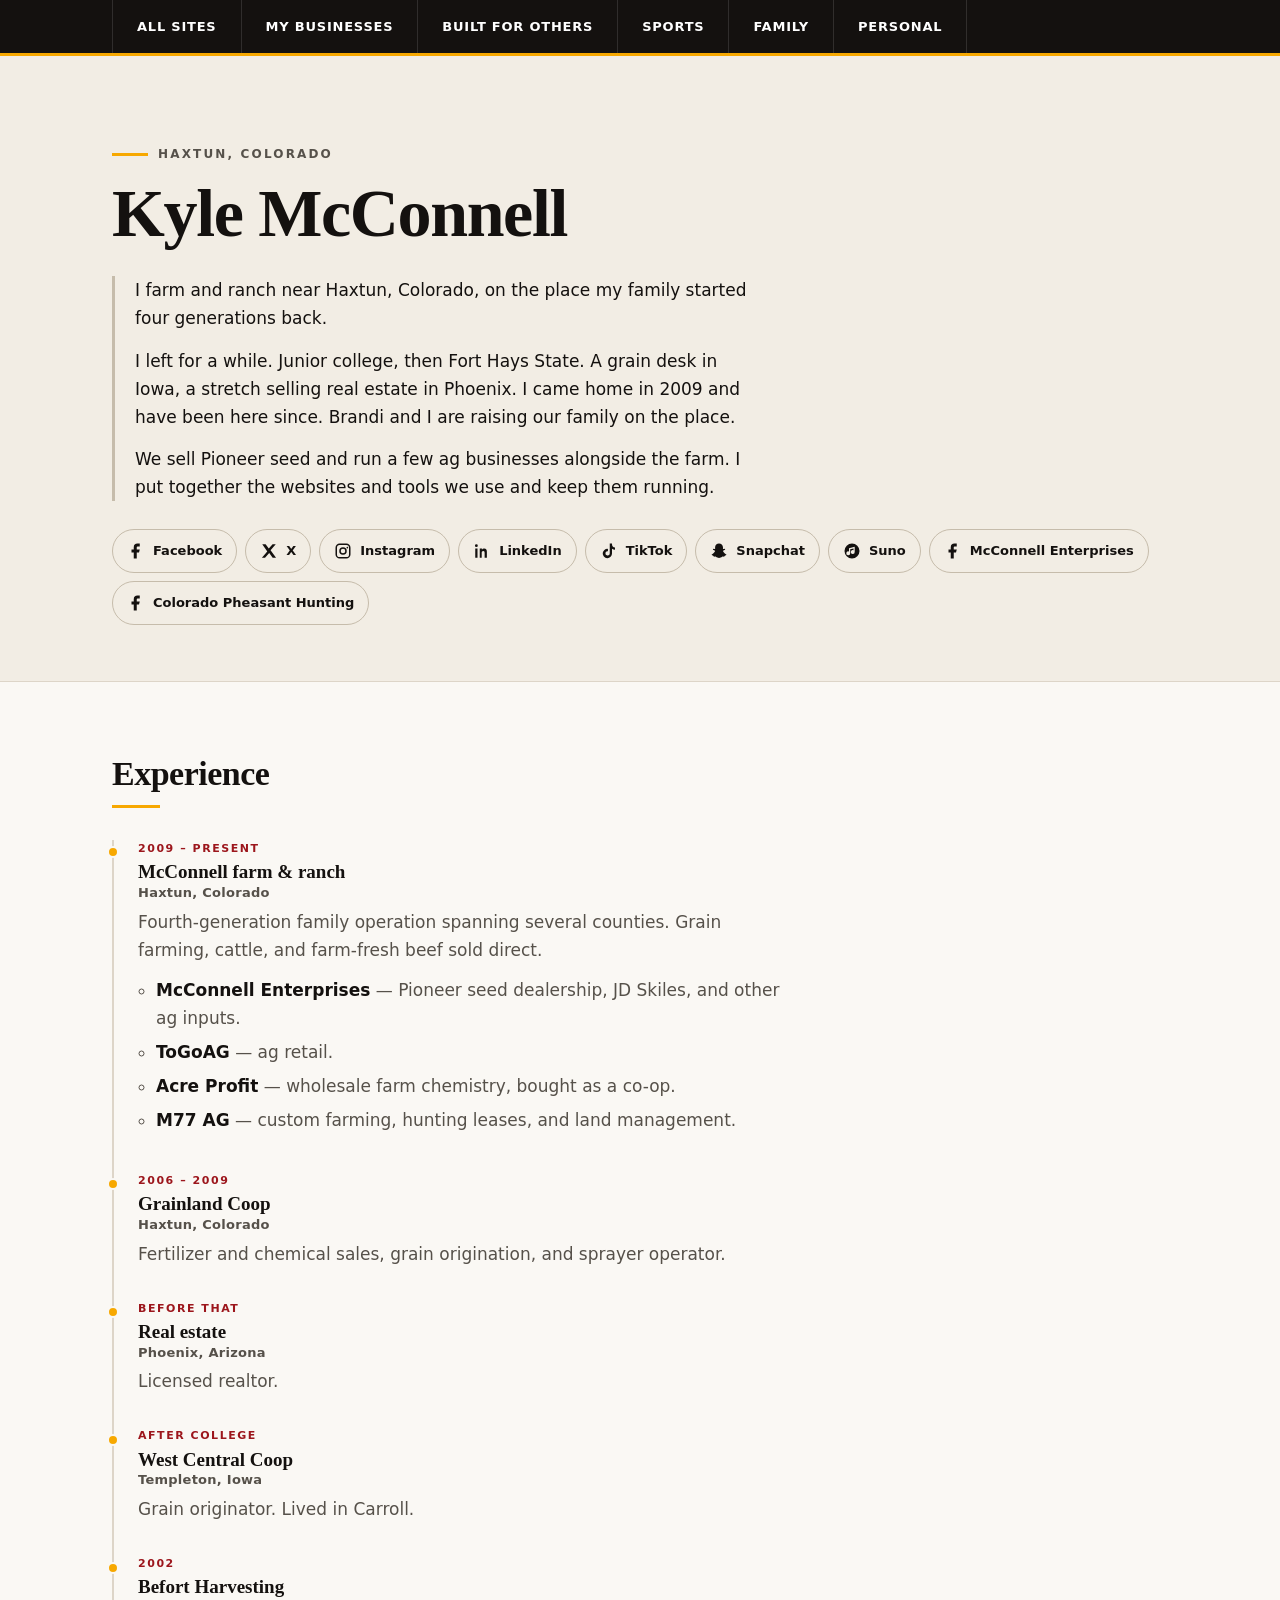
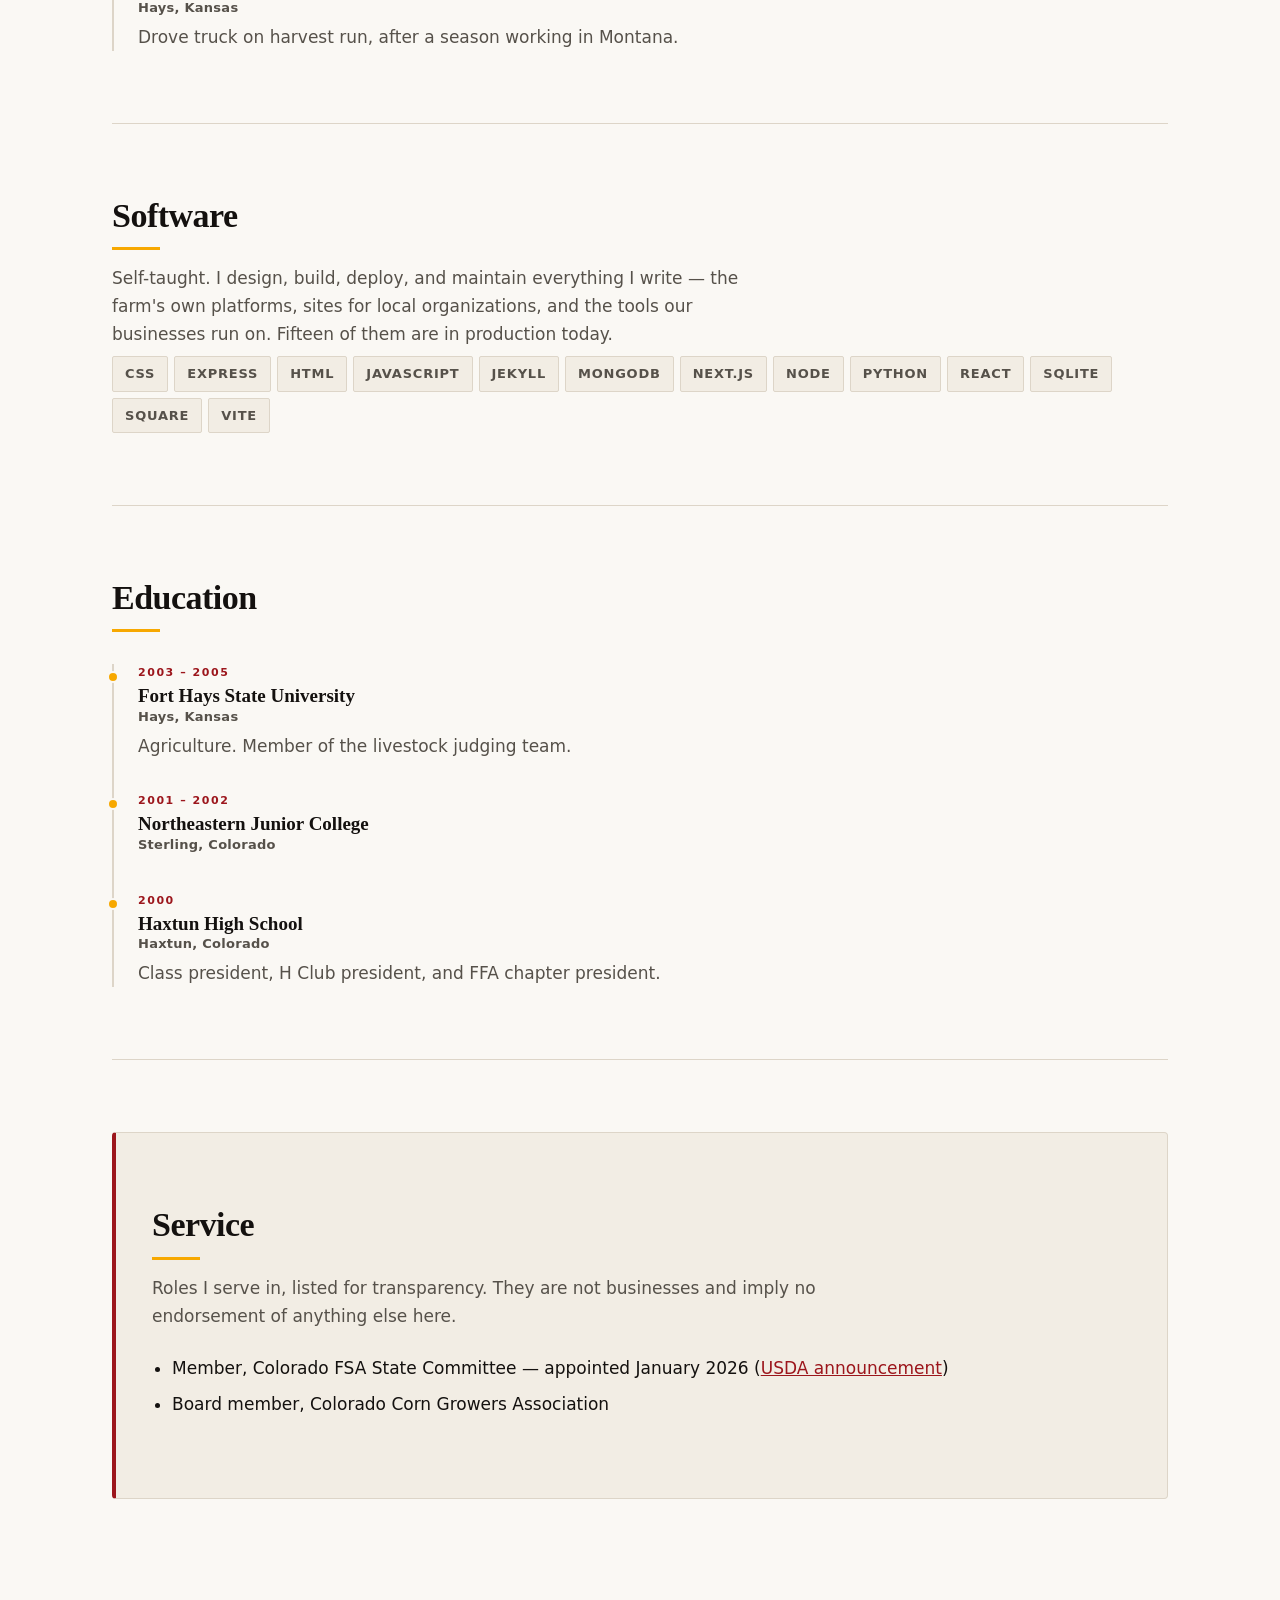
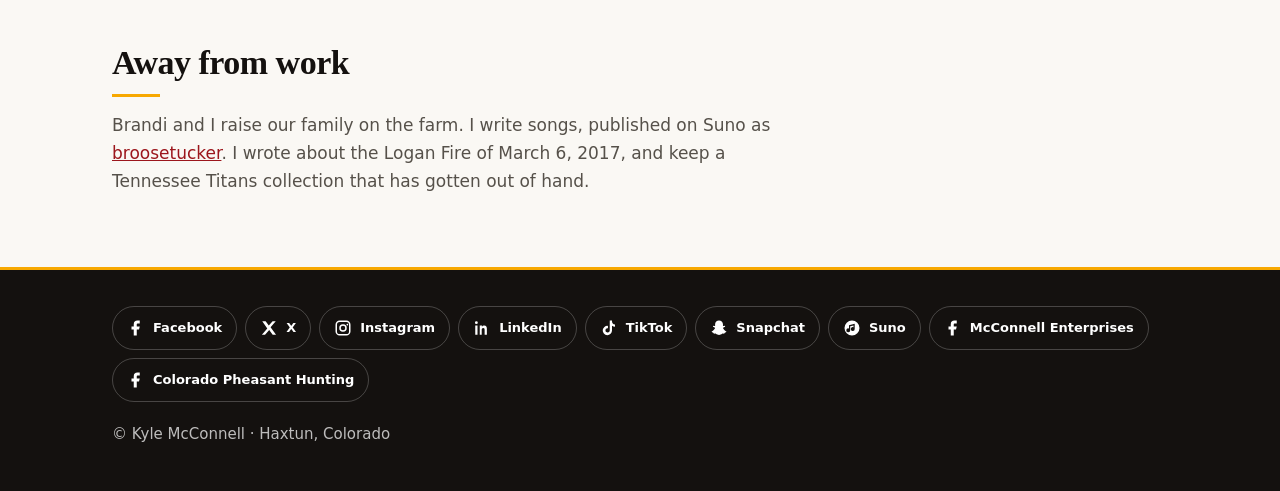
==== index.html @ b311db6c "Point Snapchat at the username profile Kyle's profile shows the username m77angus, so the link is no" ====
<!doctype html>
<html lang="en">
<head>
<meta charset="utf-8">
<meta name="viewport" content="width=device-width, initial-scale=1">
<title>Kyle McConnell — Haxtun, Colorado</title>
<meta name="description" content="Kyle McConnell of Haxtun, Colorado: fourth-generation farmer and rancher, Pioneer seed dealer, owner of ToGoAG, Acre Profit and M77 AG, and a self-taught developer.">
<link rel="canonical" href="https://kylemcconnell.com/">
<meta property="og:type" content="profile">
<meta property="og:site_name" content="Kyle McConnell">
<meta property="og:title" content="Kyle McConnell — Haxtun, Colorado">
<meta property="og:description" content="Fourth-generation farmer and rancher in northeast Colorado. Pioneer seed dealer, business owner, self-taught developer.">
<meta property="og:url" content="https://kylemcconnell.com/">
<meta property="og:image" content="https://kylemcconnell.com/img/og.png">
<meta name="twitter:card" content="summary_large_image">
<meta name="twitter:title" content="Kyle McConnell — Haxtun, Colorado">
<meta name="twitter:description" content="Fourth-generation farmer and rancher in northeast Colorado. Pioneer seed dealer, business owner, self-taught developer.">
<meta name="twitter:image" content="https://kylemcconnell.com/img/og.png">
<meta name="theme-color" content="#14110f" media="(prefers-color-scheme: light)">
<meta name="theme-color" content="#0d0c0b" media="(prefers-color-scheme: dark)">
<link rel="icon" href="/favicon.svg" type="image/svg+xml">
<link rel="apple-touch-icon" href="/img/apple-touch-icon.png">
<link rel="stylesheet" href="/styles.css">
</head>
<body>
<a class="skip-link" href="#main">Skip to content</a>

<nav class="tab-nav" aria-label="Site sections">
  <div class="wrap">
    <ul>
      <!-- NAV:START (generated from sites.json by tools/build-cards.mjs — do not hand-edit) -->
      <li><a href="/sites/">All sites</a></li>
      <li><a href="/sites/my-businesses/">My businesses</a></li>
      <li><a href="/sites/sites-i-ve-built-for-others/">Built for others</a></li>
      <li><a href="/sites/sports-programs/">Sports</a></li>
      <li><a href="/sites/family-sites/">Family</a></li>
      <li><a href="/sites/personal-sites/">Personal</a></li>
    <!-- NAV:END -->
    </ul>
  </div>
</nav>

<header class="site-header">
  <div class="wrap">
    <p class="eyebrow">Haxtun, Colorado</p>
    <h1>Kyle McConnell</h1>
    <div class="bio">
      <p>I farm and ranch near Haxtun, Colorado, on the place my family started four generations back.</p>
      <p>I left for a while. Junior college, then Fort Hays State. A grain desk in Iowa, a stretch selling real estate in Phoenix. I came home in 2009 and have been here since. Brandi and I are raising our family on the place.</p>
      <p>We sell Pioneer seed and run a few ag businesses alongside the farm. I put together the websites and tools we use and keep them running.</p>
    </div>
    <!-- SOCIALHEAD:START (generated from sites.json by tools/build-cards.mjs — do not hand-edit) -->
      <ul class="social">
        <li><a href="https://www.facebook.com/kyle.d.mcconnell/" target="_blank" rel="noopener me" aria-label="Facebook (opens in a new tab)"><svg viewBox="0 0 24 24" aria-hidden="true" focusable="false"><path d="M17 2h-3a5 5 0 0 0-5 5v3H6v4h3v8h4v-8h3l1-4h-4V7a1 1 0 0 1 1-1h3z"/></svg><span>Facebook</span></a></li>
        <li><a href="https://x.com/McConnellEntLLC" target="_blank" rel="noopener me" aria-label="X (opens in a new tab)"><svg viewBox="0 0 24 24" aria-hidden="true" focusable="false"><path d="M3 3h4.5l4.2 5.8L16.8 3H21l-6.9 8L21.4 21h-4.5l-4.6-6.3L6.7 21H2.5l7.2-8.3z"/></svg><span>X</span></a></li>
        <li><a href="https://www.instagram.com/m77angus/" target="_blank" rel="noopener me" aria-label="Instagram (opens in a new tab)"><svg viewBox="0 0 24 24" aria-hidden="true" focusable="false"><path d="M7.5 2h9A5.5 5.5 0 0 1 22 7.5v9a5.5 5.5 0 0 1-5.5 5.5h-9A5.5 5.5 0 0 1 2 16.5v-9A5.5 5.5 0 0 1 7.5 2zm0 2A3.5 3.5 0 0 0 4 7.5v9A3.5 3.5 0 0 0 7.5 20h9a3.5 3.5 0 0 0 3.5-3.5v-9A3.5 3.5 0 0 0 16.5 4zM12 7a5 5 0 1 1 0 10 5 5 0 0 1 0-10zm0 2a3 3 0 1 0 0 6 3 3 0 0 0 0-6zm5.8-2.6a1.1 1.1 0 1 1 0 2.2 1.1 1.1 0 0 1 0-2.2z"/></svg><span>Instagram</span></a></li>
        <li><a href="https://www.linkedin.com/in/kyle-mcconnell-35947496/" target="_blank" rel="noopener me" aria-label="LinkedIn (opens in a new tab)"><svg viewBox="0 0 24 24" aria-hidden="true" focusable="false"><path d="M4.5 3a1.9 1.9 0 1 0 0 3.8 1.9 1.9 0 0 0 0-3.8zM3 8.5h3V21H3zM9 8.5h2.9v1.7a3.2 3.2 0 0 1 2.9-1.6c3 0 3.7 1.9 3.7 4.5V21h-3v-6.3c0-1.5-.3-2.6-1.8-2.6s-2.1 1-2.1 2.5V21H9z"/></svg><span>LinkedIn</span></a></li>
        <li><a href="https://www.tiktok.com/@mcconnellenterpri" target="_blank" rel="noopener me" aria-label="TikTok (opens in a new tab)"><svg viewBox="0 0 24 24" aria-hidden="true" focusable="false"><path d="M16 2h-3v13.2a2.9 2.9 0 1 1-2.4-2.9V9.2A6.2 6.2 0 1 0 16 15.3V9.1a7.3 7.3 0 0 0 4 1.2V7.2A4.3 4.3 0 0 1 16 2.9z"/></svg><span>TikTok</span></a></li>
        <li><a href="https://www.snapchat.com/add/m77angus" target="_blank" rel="noopener me" aria-label="Snapchat (opens in a new tab)"><svg viewBox="0 0 24 24" aria-hidden="true" focusable="false"><path d="M12 2c2.9 0 5.2 2.2 5.3 5.1v2.2c.5.2 1-.1 1.5-.3.6-.2 1.3.1 1.4.7.1.5-.2.9-.7 1.1-.6.3-1.4.5-1.9.9-.3.3-.2.7 0 1.1.8 1.6 2.1 2.8 3.7 3.4.4.2.7.5.6.9-.2.7-1.3.9-2 1.1-.4.1-.5.3-.6.7-.1.5-.4.7-.9.6-.7-.1-1.5-.2-2.2 0-.7.2-1.2.8-1.9 1.2-1.4.8-3.1.8-4.5 0-.7-.4-1.2-1-1.9-1.2-.7-.2-1.5-.1-2.2 0-.5.1-.8-.1-.9-.6-.1-.4-.2-.6-.6-.7-.7-.2-1.8-.4-2-1.1-.1-.4.2-.7.6-.9 1.6-.6 2.9-1.8 3.7-3.4.2-.4.3-.8 0-1.1-.5-.4-1.3-.6-1.9-.9-.5-.2-.8-.6-.7-1.1.1-.6.8-.9 1.4-.7.5.2 1 .5 1.5.3V7.1C6.8 4.2 9.1 2 12 2z"/></svg><span>Snapchat</span></a></li>
        <li><a href="https://suno.com/@broosetucker" target="_blank" rel="noopener me" aria-label="Suno (opens in a new tab)"><svg viewBox="0 0 24 24" aria-hidden="true" focusable="false"><path d="M12 2a10 10 0 1 0 0 20 10 10 0 0 0 0-20zm3.6 4.4v6.9a2.6 2.6 0 1 1-1.6-2.4V8.5l-4.4 1v5.6a2.6 2.6 0 1 1-1.6-2.4V8.2z"/></svg><span>Suno</span></a></li>
        <li><a href="https://www.facebook.com/mcconnellentllc/" target="_blank" rel="noopener me" aria-label="McConnell Enterprises (opens in a new tab)"><svg viewBox="0 0 24 24" aria-hidden="true" focusable="false"><path d="M17 2h-3a5 5 0 0 0-5 5v3H6v4h3v8h4v-8h3l1-4h-4V7a1 1 0 0 1 1-1h3z"/></svg><span>McConnell Enterprises</span></a></li>
        <li><a href="https://www.facebook.com/coloradopheasanthunting/" target="_blank" rel="noopener me" aria-label="Colorado Pheasant Hunting (opens in a new tab)"><svg viewBox="0 0 24 24" aria-hidden="true" focusable="false"><path d="M17 2h-3a5 5 0 0 0-5 5v3H6v4h3v8h4v-8h3l1-4h-4V7a1 1 0 0 1 1-1h3z"/></svg><span>Colorado Pheasant Hunting</span></a></li>
      </ul>
    <!-- SOCIALHEAD:END -->
  </div>
</header>

<main id="main" class="wrap">

  <section id="experience" aria-labelledby="experience-title">
    <h2 id="experience-title">Experience</h2>
    <ol class="roles">
      <li>
        <p class="when">2009 &ndash; present</p>
        <h3>McConnell farm &amp; ranch <span class="where">Haxtun, Colorado</span></h3>
        <p class="role-note">Fourth-generation family operation spanning several counties. Grain farming, cattle, and farm-fresh beef sold direct.</p>
        <ul class="role-list-inline">
          <li><strong>McConnell Enterprises</strong> — Pioneer seed dealership, JD Skiles, and other ag inputs.</li>
          <li><strong>ToGoAG</strong> — ag retail.</li>
          <li><strong>Acre Profit</strong> — wholesale farm chemistry, bought as a co-op.</li>
          <li><strong>M77 AG</strong> — custom farming, hunting leases, and land management.</li>
        </ul>
      </li>
      <li>
        <p class="when">2006 &ndash; 2009</p>
        <h3>Grainland Coop <span class="where">Haxtun, Colorado</span></h3>
        <p class="role-note">Fertilizer and chemical sales, grain origination, and sprayer operator.</p>
      </li>
      <li>
        <p class="when">Before that</p>
        <h3>Real estate <span class="where">Phoenix, Arizona</span></h3>
        <p class="role-note">Licensed realtor.</p>
      </li>
      <li>
        <p class="when">After college</p>
        <h3>West Central Coop <span class="where">Templeton, Iowa</span></h3>
        <p class="role-note">Grain originator. Lived in Carroll.</p>
      </li>
      <li>
        <p class="when">2002</p>
        <h3>Befort Harvesting <span class="where">Hays, Kansas</span></h3>
        <p class="role-note">Drove truck on harvest run, after a season working in Montana.</p>
      </li>
    </ol>
  </section>

  <section id="software" aria-labelledby="software-title">
    <h2 id="software-title">Software</h2>
    <p class="section-note">Self-taught. I design, build, deploy, and maintain everything I write — the farm's own platforms, sites for local organizations, and the tools our businesses run on. Fifteen of them are in production today.</p>
    <!-- SKILLS:START (generated from sites.json by tools/build-cards.mjs — do not hand-edit) -->
    <ul class="tags tags-lg">
      <li class="tag">CSS</li>
      <li class="tag">Express</li>
      <li class="tag">HTML</li>
      <li class="tag">JavaScript</li>
      <li class="tag">Jekyll</li>
      <li class="tag">MongoDB</li>
      <li class="tag">Next.js</li>
      <li class="tag">Node</li>
      <li class="tag">Python</li>
      <li class="tag">React</li>
      <li class="tag">SQLite</li>
      <li class="tag">Square</li>
      <li class="tag">Vite</li>
    </ul>
    <!-- SKILLS:END -->
  </section>

  <section id="education" aria-labelledby="education-title">
    <h2 id="education-title">Education</h2>
    <ol class="roles">
      <li>
        <p class="when">2003 &ndash; 2005</p>
        <h3>Fort Hays State University <span class="where">Hays, Kansas</span></h3>
        <p class="role-note">Agriculture. Member of the livestock judging team.</p>
      </li>
      <li>
        <p class="when">2001 &ndash; 2002</p>
        <h3>Northeastern Junior College <span class="where">Sterling, Colorado</span></h3>
      </li>
      <li>
        <p class="when">2000</p>
        <h3>Haxtun High School <span class="where">Haxtun, Colorado</span></h3>
        <p class="role-note">Class president, H Club president, and FFA chapter president.</p>
      </li>
    </ol>
  </section>

  <section id="civic" aria-labelledby="civic-title" class="civic">
    <h2 id="civic-title">Service</h2>
    <p class="section-note">Roles I serve in, listed for transparency. They are not businesses and imply no endorsement of anything else here.</p>
    <ul class="role-list">
      <li>Member, Colorado FSA State Committee — appointed January 2026 (<a href="https://www.fsa.usda.gov/news-events/news/01-13-2026/usda-names-trump-administration-appointees-colorado-farm-service-agency" target="_blank" rel="noopener" aria-label="USDA announcement (opens in a new tab)">USDA announcement</a>)</li>
      <li>Board member, Colorado Corn Growers Association</li>
    </ul>
  </section>

  <section id="personal" aria-labelledby="personal-title">
    <h2 id="personal-title">Away from work</h2>
    <p class="section-note">Brandi and I raise our family on the farm. I write songs, published on Suno as <a href="https://suno.com/@broosetucker" target="_blank" rel="noopener" aria-label="broosetucker on Suno (opens in a new tab)">broosetucker</a>. I wrote about the Logan Fire of March 6, 2017, and keep a Tennessee Titans collection that has gotten out of hand.</p>
  </section>

</main>

<footer class="site-footer">
  <div class="wrap">
    <!-- SOCIAL:START (generated from sites.json by tools/build-cards.mjs — do not hand-edit) -->
      <ul class="social">
        <li><a href="https://www.facebook.com/kyle.d.mcconnell/" target="_blank" rel="noopener me" aria-label="Facebook (opens in a new tab)"><svg viewBox="0 0 24 24" aria-hidden="true" focusable="false"><path d="M17 2h-3a5 5 0 0 0-5 5v3H6v4h3v8h4v-8h3l1-4h-4V7a1 1 0 0 1 1-1h3z"/></svg><span>Facebook</span></a></li>
        <li><a href="https://x.com/McConnellEntLLC" target="_blank" rel="noopener me" aria-label="X (opens in a new tab)"><svg viewBox="0 0 24 24" aria-hidden="true" focusable="false"><path d="M3 3h4.5l4.2 5.8L16.8 3H21l-6.9 8L21.4 21h-4.5l-4.6-6.3L6.7 21H2.5l7.2-8.3z"/></svg><span>X</span></a></li>
        <li><a href="https://www.instagram.com/m77angus/" target="_blank" rel="noopener me" aria-label="Instagram (opens in a new tab)"><svg viewBox="0 0 24 24" aria-hidden="true" focusable="false"><path d="M7.5 2h9A5.5 5.5 0 0 1 22 7.5v9a5.5 5.5 0 0 1-5.5 5.5h-9A5.5 5.5 0 0 1 2 16.5v-9A5.5 5.5 0 0 1 7.5 2zm0 2A3.5 3.5 0 0 0 4 7.5v9A3.5 3.5 0 0 0 7.5 20h9a3.5 3.5 0 0 0 3.5-3.5v-9A3.5 3.5 0 0 0 16.5 4zM12 7a5 5 0 1 1 0 10 5 5 0 0 1 0-10zm0 2a3 3 0 1 0 0 6 3 3 0 0 0 0-6zm5.8-2.6a1.1 1.1 0 1 1 0 2.2 1.1 1.1 0 0 1 0-2.2z"/></svg><span>Instagram</span></a></li>
        <li><a href="https://www.linkedin.com/in/kyle-mcconnell-35947496/" target="_blank" rel="noopener me" aria-label="LinkedIn (opens in a new tab)"><svg viewBox="0 0 24 24" aria-hidden="true" focusable="false"><path d="M4.5 3a1.9 1.9 0 1 0 0 3.8 1.9 1.9 0 0 0 0-3.8zM3 8.5h3V21H3zM9 8.5h2.9v1.7a3.2 3.2 0 0 1 2.9-1.6c3 0 3.7 1.9 3.7 4.5V21h-3v-6.3c0-1.5-.3-2.6-1.8-2.6s-2.1 1-2.1 2.5V21H9z"/></svg><span>LinkedIn</span></a></li>
        <li><a href="https://www.tiktok.com/@mcconnellenterpri" target="_blank" rel="noopener me" aria-label="TikTok (opens in a new tab)"><svg viewBox="0 0 24 24" aria-hidden="true" focusable="false"><path d="M16 2h-3v13.2a2.9 2.9 0 1 1-2.4-2.9V9.2A6.2 6.2 0 1 0 16 15.3V9.1a7.3 7.3 0 0 0 4 1.2V7.2A4.3 4.3 0 0 1 16 2.9z"/></svg><span>TikTok</span></a></li>
        <li><a href="https://www.snapchat.com/add/m77angus" target="_blank" rel="noopener me" aria-label="Snapchat (opens in a new tab)"><svg viewBox="0 0 24 24" aria-hidden="true" focusable="false"><path d="M12 2c2.9 0 5.2 2.2 5.3 5.1v2.2c.5.2 1-.1 1.5-.3.6-.2 1.3.1 1.4.7.1.5-.2.9-.7 1.1-.6.3-1.4.5-1.9.9-.3.3-.2.7 0 1.1.8 1.6 2.1 2.8 3.7 3.4.4.2.7.5.6.9-.2.7-1.3.9-2 1.1-.4.1-.5.3-.6.7-.1.5-.4.7-.9.6-.7-.1-1.5-.2-2.2 0-.7.2-1.2.8-1.9 1.2-1.4.8-3.1.8-4.5 0-.7-.4-1.2-1-1.9-1.2-.7-.2-1.5-.1-2.2 0-.5.1-.8-.1-.9-.6-.1-.4-.2-.6-.6-.7-.7-.2-1.8-.4-2-1.1-.1-.4.2-.7.6-.9 1.6-.6 2.9-1.8 3.7-3.4.2-.4.3-.8 0-1.1-.5-.4-1.3-.6-1.9-.9-.5-.2-.8-.6-.7-1.1.1-.6.8-.9 1.4-.7.5.2 1 .5 1.5.3V7.1C6.8 4.2 9.1 2 12 2z"/></svg><span>Snapchat</span></a></li>
        <li><a href="https://suno.com/@broosetucker" target="_blank" rel="noopener me" aria-label="Suno (opens in a new tab)"><svg viewBox="0 0 24 24" aria-hidden="true" focusable="false"><path d="M12 2a10 10 0 1 0 0 20 10 10 0 0 0 0-20zm3.6 4.4v6.9a2.6 2.6 0 1 1-1.6-2.4V8.5l-4.4 1v5.6a2.6 2.6 0 1 1-1.6-2.4V8.2z"/></svg><span>Suno</span></a></li>
        <li><a href="https://www.facebook.com/mcconnellentllc/" target="_blank" rel="noopener me" aria-label="McConnell Enterprises (opens in a new tab)"><svg viewBox="0 0 24 24" aria-hidden="true" focusable="false"><path d="M17 2h-3a5 5 0 0 0-5 5v3H6v4h3v8h4v-8h3l1-4h-4V7a1 1 0 0 1 1-1h3z"/></svg><span>McConnell Enterprises</span></a></li>
        <li><a href="https://www.facebook.com/coloradopheasanthunting/" target="_blank" rel="noopener me" aria-label="Colorado Pheasant Hunting (opens in a new tab)"><svg viewBox="0 0 24 24" aria-hidden="true" focusable="false"><path d="M17 2h-3a5 5 0 0 0-5 5v3H6v4h3v8h4v-8h3l1-4h-4V7a1 1 0 0 1 1-1h3z"/></svg><span>Colorado Pheasant Hunting</span></a></li>
      </ul>
    <!-- SOCIAL:END -->
    <p>&copy; Kyle McConnell &middot; Haxtun, Colorado</p>
  </div>
</footer>

<script type="application/ld+json">
{
  "@context": "https://schema.org",
  "@type": "Person",
  "name": "Kyle McConnell",
  "url": "https://kylemcconnell.com/",
  "jobTitle": "Farmer, rancher, and software developer",
  "sameAs": [
    "https://m77ag.com",
    "https://youraginfo.com",
    "https://togoag.com",
    "https://acreprofit.com",
    "https://fandhgolf.com",
    "https://mcconnellentllc-cloud.github.io/haxtun-softball9-12/",
    "https://www.cologrowers.com",
    "https://duck-race.vercel.app",
    "https://www.flamesoffury.com",
    "https://mcconnellentllc-cloud.github.io/titans/",
    "https://mcconnellentllc-cloud.github.io/rvtimes/",
    "https://suno.com/@broosetucker",
    "https://mcconnellentllc-cloud.github.io/BulldogGolf/",
    "https://www.facebook.com/kyle.d.mcconnell/",
    "https://x.com/McConnellEntLLC",
    "https://www.instagram.com/m77angus/",
    "https://www.linkedin.com/in/kyle-mcconnell-35947496/",
    "https://www.tiktok.com/@mcconnellenterpri",
    "https://www.snapchat.com/add/m77angus",
    "https://www.facebook.com/mcconnellentllc/",
    "https://www.facebook.com/coloradopheasanthunting/"
  ],
  "address": {
    "@type": "PostalAddress",
    "addressLocality": "Haxtun",
    "addressRegion": "CO",
    "addressCountry": "US"
  },
  "alumniOf": [
    { "@type": "CollegeOrUniversity", "name": "Fort Hays State University" },
    { "@type": "CollegeOrUniversity", "name": "Northeastern Junior College" },
    { "@type": "HighSchool", "name": "Haxtun High School" }
  ]
}
</script>
</body>
</html>
---- styles.css ----
/* kylemcconnell.com
   Palette drawn from Kyle's alma maters: Haxtun High School (bulldog red, black)
   and Fort Hays State University (black, gold #F7A800). Red is deepened for text
   contrast on light backgrounds; gold carries the accents. */

:root {
  color-scheme: light dark;

  --ink: #14110f;
  --bg: #faf8f4;
  --surface: #ffffff;
  --surface-2: #f2ede4;
  --text: #14110f;
  --muted: #56514a;
  --crimson: #9c161c;
  --crimson-strong: #7d1116;
  --gold: #f7a800;
  --gold-deep: #8a6008;
  --accent: var(--crimson);
  --accent-text: #ffffff;
  --green: #1c5138;
  --navy: #1d3c61;
  --plum: #6b2350;
  --amber: #845704;

  --sec: var(--crimson);

  --border: #ddd5c8;
  --border-strong: #c6bcab;
  --focus: #9c161c;
  --shadow: 0 1px 2px rgba(20, 17, 15, 0.05), 0 8px 20px -12px rgba(20, 17, 15, 0.18);

  --wrap: 70rem;
  --radius: 4px;
  --sans: system-ui, -apple-system, "Segoe UI", Roboto, "Helvetica Neue", Arial, sans-serif;
  --serif: ui-serif, Georgia, Cambria, "Times New Roman", Times, serif;
}

@media (prefers-color-scheme: dark) {
  :root {
    --ink: #0d0c0b;
    --bg: #111110;
    --surface: #1a1917;
    --surface-2: #232220;
    --text: #f2efe9;
    --muted: #aaa49b;
    --crimson: #e8636a;
    --crimson-strong: #f08289;
    --gold: #f7a800;
    --gold-deep: #f7a800;
    --accent: var(--gold);
    --accent-text: #14110f;
    --green: #5cc292;
    --navy: #82b6ea;
    --plum: #dd93c4;
    --amber: #f7a800;

    --border: #2e2c29;
    --border-strong: #423f3a;
    --focus: #f7a800;
    --shadow: 0 1px 2px rgba(0, 0, 0, 0.4), 0 8px 24px -14px rgba(0, 0, 0, 0.7);
  }
}

/* Each section carries its own accent; everything below reads --sec. */
.sec-my-businesses { --sec: var(--crimson); }
.sec-sites-i-ve-built-for-others { --sec: var(--green); }
.sec-sports-programs { --sec: var(--amber); }
.sec-family-sites { --sec: var(--plum); }
.sec-personal-sites { --sec: var(--navy); }

*, *::before, *::after { box-sizing: border-box; }

html { -webkit-text-size-adjust: 100%; }

body {
  margin: 0;
  background: var(--bg);
  color: var(--text);
  font-family: var(--sans);
  font-size: 1.0625rem;
  line-height: 1.65;
  -webkit-font-smoothing: antialiased;
  text-rendering: optimizeLegibility;
}

.wrap {
  width: 100%;
  max-width: var(--wrap);
  margin-inline: auto;
  padding-inline: 1.25rem;
}

@media (min-width: 48rem) {
  .wrap { padding-inline: 2rem; }
}

.visually-hidden {
  position: absolute;
  width: 1px; height: 1px;
  margin: -1px; padding: 0;
  overflow: hidden;
  clip: rect(0 0 0 0);
  clip-path: inset(50%);
  white-space: nowrap;
}

.skip-link {
  position: absolute;
  left: 0.5rem;
  top: -4rem;
  z-index: 20;
  background: var(--surface);
  color: var(--text);
  border: 2px solid var(--focus);
  border-radius: var(--radius);
  padding: 0.75rem 1rem;
  font-weight: 600;
  text-decoration: none;
  transition: top 0.15s ease;
}
.skip-link:focus { top: 0.5rem; }

a { color: var(--crimson); }
a:hover { color: var(--crimson-strong); }

:where(a, button, [tabindex]):focus-visible {
  outline: 3px solid var(--focus);
  outline-offset: 3px;
  border-radius: 2px;
}

/* ---------- Tab nav ---------- */

.tab-nav {
  position: sticky;
  top: 0;
  z-index: 10;
  background: var(--ink);
  border-bottom: 3px solid var(--gold);
}

.tab-nav .wrap {
  padding-inline: 0;
  position: relative;
}

/* On narrow screens the tabs scroll; this fade says there is more to the right. */
.tab-nav .wrap::after {
  content: "";
  position: absolute;
  top: 0;
  right: 0;
  bottom: 0;
  width: 2rem;
  pointer-events: none;
  background: linear-gradient(to right, rgba(20, 17, 15, 0), var(--ink));
}

.tab-nav ul {
  list-style: none;
  margin: 0;
  padding: 0;
  display: flex;
  overflow-x: auto;
  scrollbar-width: none;
  -webkit-overflow-scrolling: touch;
}

.tab-nav ul::-webkit-scrollbar { display: none; }

.tab-nav li { flex: 0 0 auto; }
.tab-nav li + li { border-left: 1px solid rgba(255, 255, 255, 0.12); }

.tab-nav a {
  display: flex;
  align-items: center;
  min-height: 52px;
  padding: 0.75rem 0.8125rem;
  color: #ffffff;
  font-size: 0.75rem;
  font-weight: 700;
  letter-spacing: 0.06em;
  text-transform: uppercase;
  text-decoration: none;
  white-space: nowrap;
  border-bottom: 3px solid transparent;
  margin-bottom: -3px;
}

.tab-nav a:hover { background: rgba(255, 255, 255, 0.08); border-bottom-color: var(--gold); }

.tab-nav a[aria-current="page"] {
  background: rgba(255, 255, 255, 0.1);
  border-bottom-color: var(--gold);
  color: var(--gold);
}
.tab-nav a:focus-visible { outline-offset: -3px; }

@media (min-width: 48rem) {
  .tab-nav .wrap { padding-inline: 2rem; }
  .tab-nav .wrap::after { display: none; }
  .tab-nav ul { overflow-x: visible; }
  .tab-nav a { min-height: 56px; padding-inline: 1.5rem; font-size: 0.8125rem; }
  .tab-nav li:first-child { border-left: 1px solid rgba(255, 255, 255, 0.12); }
  .tab-nav li:last-child { border-right: 1px solid rgba(255, 255, 255, 0.12); }
}

/* ---------- Header ---------- */

.site-header {
  background: var(--surface-2);
  border-bottom: 1px solid var(--border);
  padding-block: clamp(2.75rem, 8vw, 5rem) clamp(2.25rem, 6vw, 3.5rem);
}

.eyebrow {
  display: inline-flex;
  align-items: center;
  gap: 0.625rem;
  margin: 0 0 0.875rem;
  font-size: 0.75rem;
  font-weight: 700;
  letter-spacing: 0.18em;
  text-transform: uppercase;
  color: var(--muted);
}

.eyebrow::before {
  content: "";
  width: 2.25rem;
  height: 3px;
  background: var(--gold);
}

.site-header h1 {
  margin: 0;
  font-family: var(--serif);
  font-size: clamp(2.5rem, 10vw, 4.25rem);
  line-height: 1.03;
  letter-spacing: -0.02em;
  font-weight: 700;
}

.lede {
  margin: 1rem 0 0;
  max-width: 34ch;
  font-family: var(--serif);
  font-size: clamp(1.125rem, 3.6vw, 1.375rem);
  font-style: italic;
  line-height: 1.4;
  color: var(--crimson);
}

@media (prefers-color-scheme: dark) {
  .lede { color: var(--gold); font-style: normal; }
}

.bio {
  margin-top: 1.75rem;
  max-width: 60ch;
  border-left: 3px solid var(--border-strong);
  padding-left: 1.25rem;
}

.bio p { margin: 0 0 0.875rem; }
.bio p:last-child { margin-bottom: 0; }

.header-actions {
  display: flex;
  flex-wrap: wrap;
  gap: 0.75rem;
  margin: 2rem 0 0;
}

.btn {
  display: inline-flex;
  align-items: center;
  justify-content: center;
  min-height: 48px;
  padding: 0.75rem 1.5rem;
  background: var(--accent);
  color: var(--accent-text);
  border: 2px solid var(--accent);
  border-radius: var(--radius);
  font-weight: 700;
  letter-spacing: 0.01em;
  text-decoration: none;
}
.btn:hover { background: var(--crimson-strong); border-color: var(--crimson-strong); color: var(--accent-text); }

@media (prefers-color-scheme: dark) {
  .btn:hover { background: var(--gold); border-color: var(--gold); }
}

.btn-quiet {
  background: transparent;
  color: var(--text);
  border-color: var(--border-strong);
}
.btn-quiet:hover { background: transparent; color: var(--text); border-color: var(--accent); }

.page-header .eyebrow a {
  color: var(--muted);
  text-decoration: none;
}
.page-header .eyebrow a:hover { color: var(--crimson); text-decoration: underline; text-underline-offset: 3px; }

@media (prefers-color-scheme: dark) {
  .page-header .eyebrow a:hover { color: var(--gold); }
}

.page-header { border-top: 4px solid var(--sec); }

.page-header .eyebrow::before { background: var(--sec); }

.page-header h1 { color: var(--sec); }

.page-header .lede { font-style: normal; color: var(--muted); font-family: var(--sans); font-size: 1.0625rem; max-width: 52ch; }

.site-footer p { margin: 0 0 0.375rem; }
.site-footer p:last-child { margin-bottom: 0; }

/* ---------- Sections ---------- */

main > section {
  padding-block: clamp(2.75rem, 7vw, 4.5rem);
  border-bottom: 1px solid var(--border);
}
main > section:last-of-type { border-bottom: 0; }

h2 {
  margin: 0;
  font-family: var(--serif);
  font-size: clamp(1.625rem, 5.5vw, 2.125rem);
  letter-spacing: -0.015em;
  line-height: 1.15;
}

h2:not(.group-title)::after {
  content: "";
  display: block;
  width: 3rem;
  height: 3px;
  margin-top: 0.75rem;
  background: var(--gold);
}

.section-note {
  margin: 0.875rem 0 0;
  max-width: 62ch;
  color: var(--muted);
}

/* ---------- What I do ---------- */

.work-list {
  list-style: none;
  margin: 2rem 0 0;
  padding: 0;
  display: grid;
  gap: 1.5rem;
  grid-template-columns: 1fr;
}

@media (min-width: 40rem) {
  .work-list { grid-template-columns: repeat(2, 1fr); gap: 2rem 3rem; }
}

.work-list h3 {
  margin: 0 0 0.375rem;
  font-family: var(--serif);
  font-size: 1.125rem;
  letter-spacing: 0.01em;
  padding-left: 0.875rem;
  border-left: 3px solid var(--crimson);
}

.work-list p {
  margin: 0;
  color: var(--muted);
  max-width: 46ch;
}

/* ---------- Resume roles ---------- */

.roles {
  list-style: none;
  margin: 2rem 0 0;
  padding: 0 0 0 1.5rem;
  border-left: 2px solid var(--border);
  max-width: 62ch;
}

.roles > li {
  position: relative;
  padding-bottom: 2rem;
}

.roles > li:last-child { padding-bottom: 0; }

.roles > li::before {
  content: "";
  position: absolute;
  left: calc(-1.5rem - 7px);
  top: 0.4rem;
  width: 12px;
  height: 12px;
  border-radius: 50%;
  background: var(--gold);
  border: 2px solid var(--bg);
}

.roles h3 {
  margin: 0.125rem 0 0.375rem;
  font-family: var(--serif);
  font-size: 1.1875rem;
  line-height: 1.3;
}

.where {
  display: block;
  font-family: var(--sans);
  font-size: 0.8125rem;
  font-weight: 600;
  letter-spacing: 0.02em;
  color: var(--muted);
}

.role-note {
  margin: 0;
  color: var(--muted);
}

.role-list-inline {
  margin: 0.75rem 0 0;
  padding-left: 1.125rem;
}

.role-list-inline li { margin-bottom: 0.375rem; color: var(--muted); }
.role-list-inline strong { color: var(--text); }

.tags-lg { margin-top: 1.5rem; gap: 0.5rem; }
.tags-lg .tag { font-size: 0.8125rem; padding: 0.375rem 0.75rem; }

/* ---------- Timeline ---------- */

.timeline {
  list-style: none;
  margin: 2rem 0 0;
  padding: 0 0 0 1.5rem;
  border-left: 2px solid var(--border);
  max-width: 56ch;
}

.timeline li {
  position: relative;
  padding-bottom: 1.75rem;
}

.timeline li:last-child { padding-bottom: 0; }

.timeline li::before {
  content: "";
  position: absolute;
  left: calc(-1.5rem - 7px);
  top: 0.45rem;
  width: 12px;
  height: 12px;
  border-radius: 50%;
  background: var(--gold);
  border: 2px solid var(--bg);
}

.when {
  margin: 0;
  font-size: 0.6875rem;
  font-weight: 700;
  letter-spacing: 0.14em;
  text-transform: uppercase;
  color: var(--crimson);
}

@media (prefers-color-scheme: dark) {
  .when { color: var(--gold); }
}

.timeline h3 {
  margin: 0.125rem 0 0.25rem;
  font-family: var(--serif);
  font-size: 1.125rem;
  line-height: 1.25;
}

.timeline p:last-child {
  margin: 0;
  color: var(--muted);
}

/* ---------- Group headings ---------- */

.group-title {
  scroll-margin-top: 4.5rem;
  display: flex;
  align-items: center;
  gap: 0.75rem;
  margin: 2.5rem 0 0;
  font-family: var(--sans);
  font-size: 0.75rem;
  font-weight: 700;
  letter-spacing: 0.16em;
  text-transform: uppercase;
  color: var(--sec);
}

.group-title::before {
  content: "";
  width: 1.5rem;
  height: 4px;
  background: var(--sec);
  border-radius: 2px;
}

.group-title::after {
  content: "";
  flex: 1;
  height: 1px;
  background: linear-gradient(to right, color-mix(in srgb, var(--sec) 40%, transparent), var(--border));
}

.group-title + .card-grid { margin-top: 1rem; }

.count {
  margin: 0;
  color: var(--sec);
  font-size: 0.6875rem;
  font-weight: 700;
  letter-spacing: 0.16em;
  text-transform: uppercase;
}

/* ---------- Index list ---------- */

.index-list {
  list-style: none;
  margin: 1rem 0 0;
  padding: 0;
  display: grid;
  gap: 0;
  grid-template-columns: 1fr;
  border-top: 2px solid color-mix(in srgb, var(--sec) 35%, var(--border));
}

@media (min-width: 48rem) {
  .index-list { grid-template-columns: repeat(2, 1fr); column-gap: 3rem; }
}

.index-list li {
  display: flex;
  flex-direction: column;
  gap: 0.125rem;
  padding: 0.875rem 0;
  border-bottom: 1px solid var(--border);
}

.index-head {
  display: flex;
  align-items: baseline;
  flex-wrap: wrap;
  gap: 0.5rem;
  font-family: var(--serif);
  font-size: 1.0625rem;
  font-weight: 700;
}

.index-head a { text-decoration: none; color: var(--text); }
.index-head a:hover { color: var(--sec); text-decoration: underline; text-underline-offset: 3px; }

.index-name { color: var(--muted); }

.index-badge {
  font-family: var(--sans);
  font-size: 0.625rem;
  font-weight: 700;
  letter-spacing: 0.1em;
  text-transform: uppercase;
  padding: 0.15rem 0.4rem;
  border-radius: 2px;
  background: var(--gold);
  color: #14110f;
}

.index-desc {
  color: var(--muted);
  font-size: 0.9375rem;
  line-height: 1.5;
}

.index-host {
  font-size: 0.75rem;
  letter-spacing: 0.04em;
  color: var(--muted);
  opacity: 0.85;
  word-break: break-word;
}

/* ---------- Cards ---------- */

.card-grid {
  list-style: none;
  margin: 2rem 0 0;
  padding: 0;
  display: grid;
  gap: 1rem;
  grid-template-columns: 1fr;
}

@media (min-width: 40rem) {
  .card-grid { grid-template-columns: repeat(2, 1fr); gap: 1.25rem; }
}
@media (min-width: 64rem) {
  .card-grid { grid-template-columns: repeat(3, 1fr); }
}

.card {
  position: relative;
  display: flex;
  flex-direction: column;
  background: var(--surface);
  border: 1px solid var(--border);
  border-top: 3px solid var(--sec);
  border-radius: var(--radius);
  overflow: hidden;
  box-shadow: var(--shadow);
  transition: border-color 0.15s ease, transform 0.15s ease;
}

.card:hover {
  border-color: color-mix(in srgb, var(--sec) 45%, var(--border));
  transform: translateY(-2px);
}

.card-media {
  display: block;
  width: 100%;
  height: auto;
  aspect-ratio: 1280 / 800;
  object-fit: cover;
  background: var(--surface-2);
  border-bottom: 1px solid var(--border);
}

.card-body {
  display: flex;
  flex-direction: column;
  gap: 0.5rem;
  padding: 1.25rem 1.375rem 1.5rem;
  flex: 1;
}

.card :is(h3, h4) {
  margin: 0;
  font-family: var(--serif);
  font-size: 1.1875rem;
  line-height: 1.25;
  letter-spacing: -0.005em;
}

.card :is(h3, h4) a {
  color: var(--text);
  text-decoration: none;
}
.card :is(h3, h4) a::after { content: ""; position: absolute; inset: 0; }
.card :is(h3, h4) a:hover { color: var(--sec); }

.card-category {
  margin: 0;
  color: var(--sec);
  font-size: 0.625rem;
  font-weight: 700;
  letter-spacing: 0.14em;
  text-transform: uppercase;
}

.card-desc { margin: 0; color: var(--muted); font-size: 0.9375rem; }

.card-url {
  margin: auto 0 0;
  padding-top: 0.5rem;
  font-size: 0.8125rem;
  letter-spacing: 0.02em;
  color: var(--muted);
  word-break: break-word;
}

.tags {
  list-style: none;
  display: flex;
  flex-wrap: wrap;
  gap: 0.375rem;
  margin: 0.5rem 0 0;
  padding: 0;
}

.tag {
  font-size: 0.6875rem;
  font-weight: 700;
  letter-spacing: 0.06em;
  text-transform: uppercase;
  padding: 0.25rem 0.5rem;
  border: 1px solid var(--border);
  border-radius: 2px;
  color: var(--muted);
  background: var(--surface-2);
}

.badge {
  align-self: flex-start;
  margin: 0;
  font-size: 0.6875rem;
  font-weight: 700;
  letter-spacing: 0.1em;
  text-transform: uppercase;
  padding: 0.2rem 0.5rem;
  border-radius: 2px;
  background: var(--gold);
  color: #14110f;
}

/* ---------- Civic ---------- */

.civic {
  background: var(--surface-2);
  border: 1px solid var(--border);
  border-left: 4px solid var(--crimson);
  border-radius: var(--radius);
  padding-inline: clamp(1.25rem, 4vw, 2.25rem);
  margin-block: clamp(2.75rem, 7vw, 4.5rem);
}

@media (prefers-color-scheme: dark) {
  .civic { border-left-color: var(--gold); }
}

.role-list {
  margin: 1.5rem 0 0;
  padding-left: 1.25rem;
}
.role-list li { margin-bottom: 0.5rem; }

/* ---------- Social ---------- */

.social {
  list-style: none;
  display: flex;
  flex-wrap: wrap;
  gap: 0.5rem;
  margin: 0 0 1.25rem;
  padding: 0;
}

.site-header .social { margin: 1.75rem 0 0; }

.site-header .social a {
  border-color: var(--border-strong);
  color: var(--text);
}

.site-header .social a:hover {
  background: transparent;
  border-color: var(--crimson);
  color: var(--crimson);
}

@media (prefers-color-scheme: dark) {
  .site-header .social a:hover { border-color: var(--gold); color: var(--gold); }
}

.social a {
  display: inline-flex;
  align-items: center;
  gap: 0.5rem;
  min-height: 44px;
  padding: 0.5rem 0.875rem;
  border: 1px solid rgba(255, 255, 255, 0.22);
  border-radius: 999px;
  color: #ffffff;
  font-size: 0.8125rem;
  font-weight: 600;
  text-decoration: none;
}

.social a:hover {
  background: rgba(255, 255, 255, 0.1);
  border-color: var(--gold);
  color: var(--gold);
}

.social svg {
  width: 18px;
  height: 18px;
  fill: currentColor;
  flex: 0 0 auto;
}

/* ---------- Footer ---------- */

.site-footer {
  background: var(--ink);
  border-top: 3px solid var(--gold);
  padding-block: 2.25rem 2.75rem;
  color: rgba(255, 255, 255, 0.72);
  font-size: 0.9375rem;
}

.site-footer a { color: #ffffff; }

/* ---------- Motion ---------- */

@media (prefers-reduced-motion: reduce) {
  *, *::before, *::after {
    animation-duration: 0.01ms !important;
    transition-duration: 0.01ms !important;
  }
}
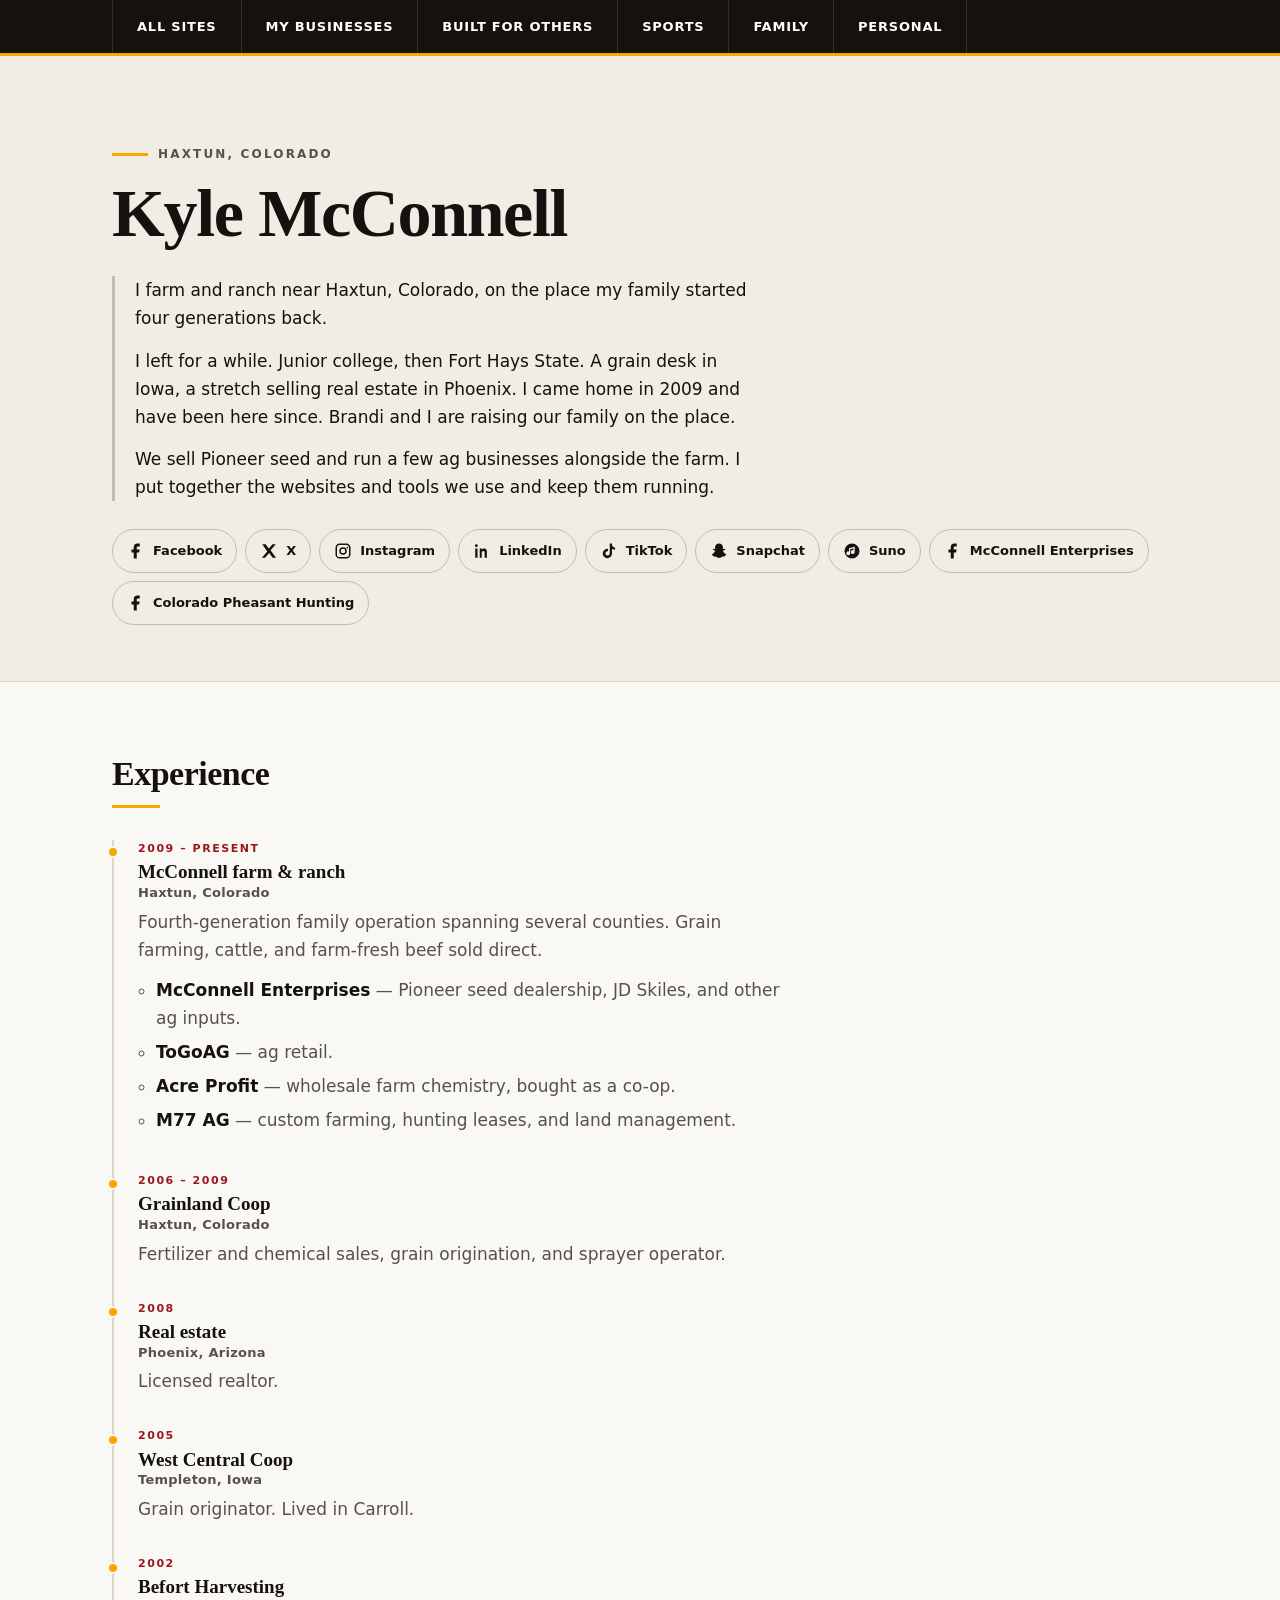
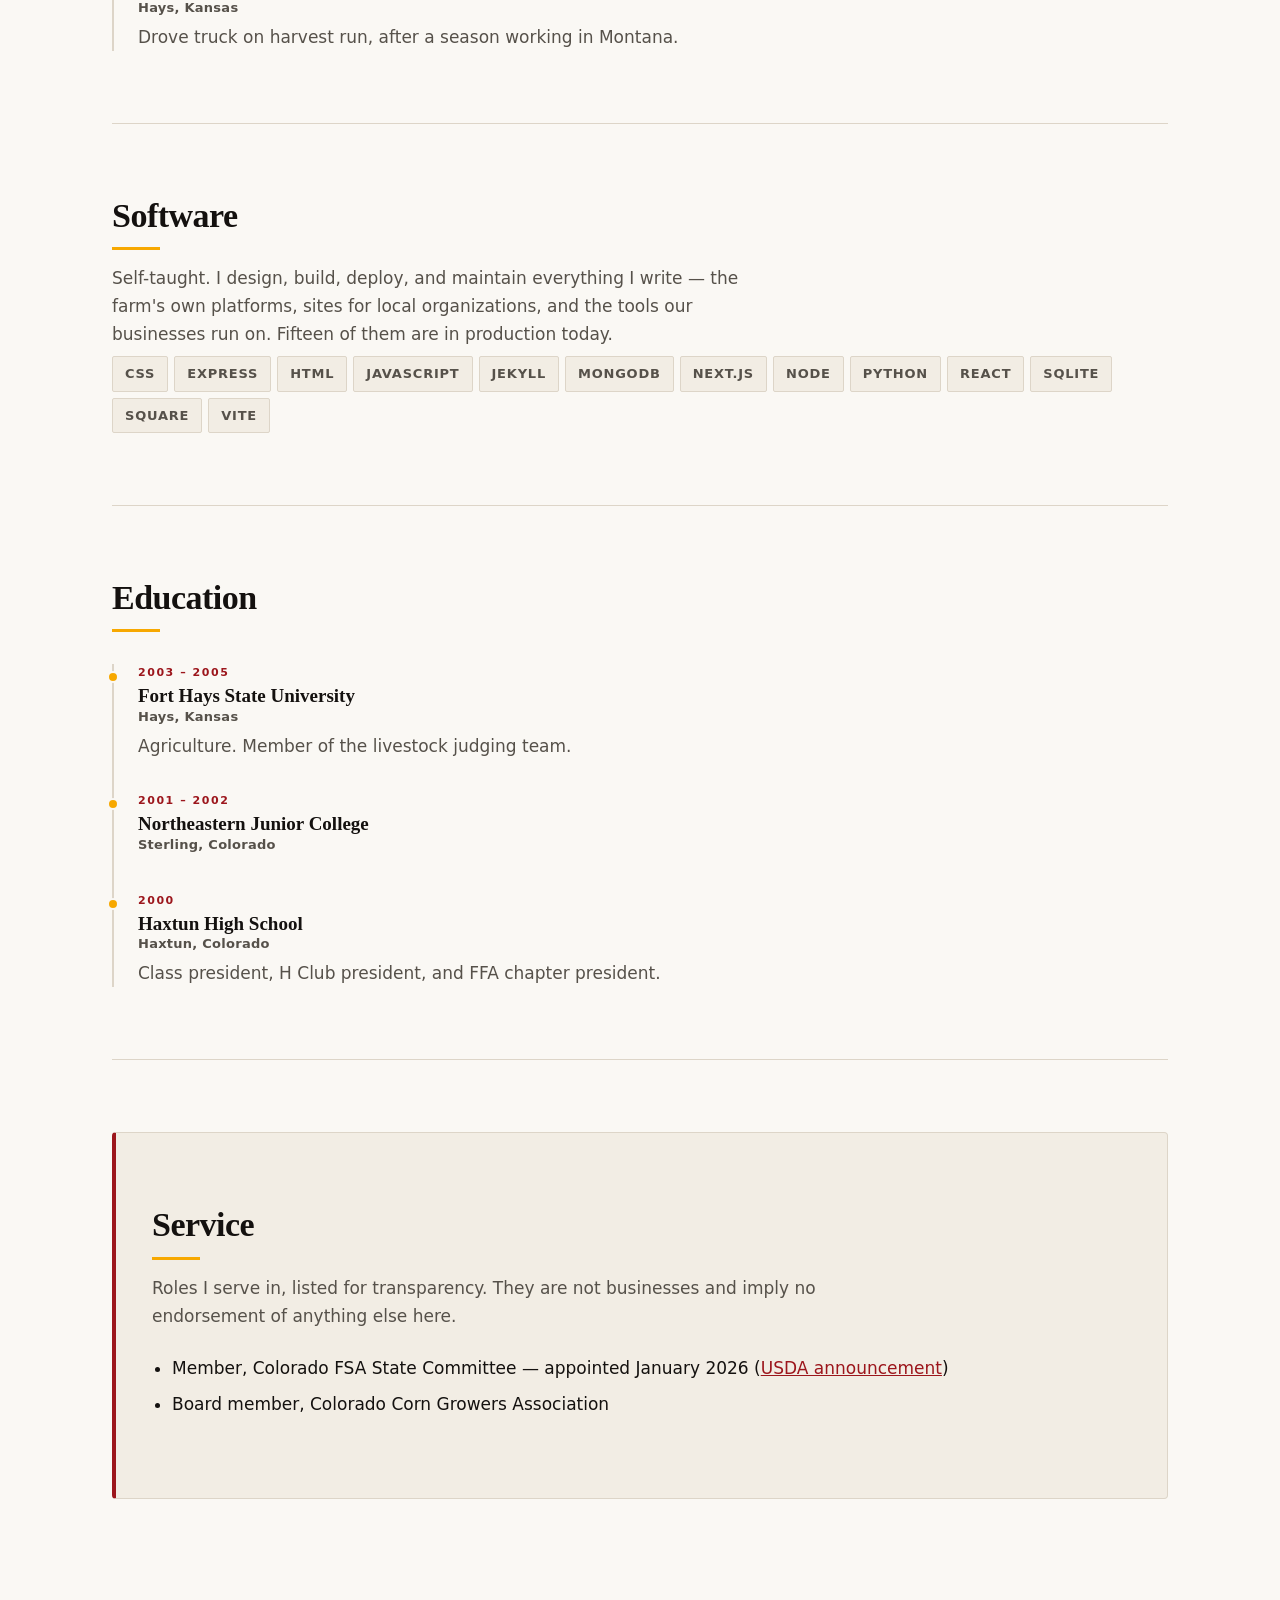
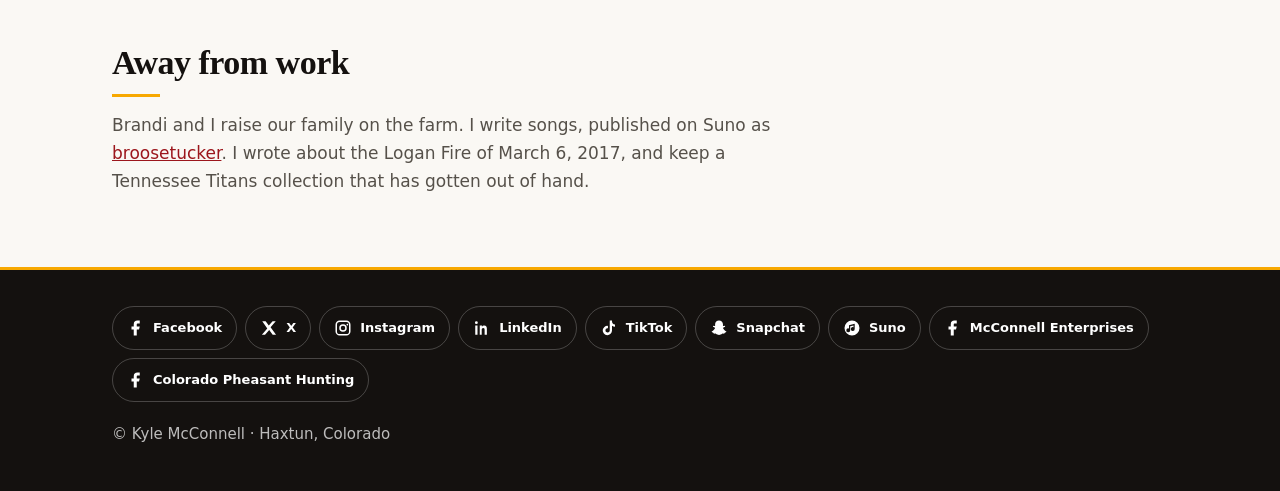
==== commit 585499ef: "Date the Templeton and Phoenix entries West Central Coop reads 2005 and the Phoenix real estate stre" ====
--- a/index.html
+++ b/index.html
@@ -87,12 +87,12 @@
         <p class="role-note">Fertilizer and chemical sales, grain origination, and sprayer operator.</p>
       </li>
       <li>
-        <p class="when">Before that</p>
+        <p class="when">2008</p>
         <h3>Real estate <span class="where">Phoenix, Arizona</span></h3>
         <p class="role-note">Licensed realtor.</p>
       </li>
       <li>
-        <p class="when">After college</p>
+        <p class="when">2005</p>
         <h3>West Central Coop <span class="where">Templeton, Iowa</span></h3>
         <p class="role-note">Grain originator. Lived in Carroll.</p>
       </li>
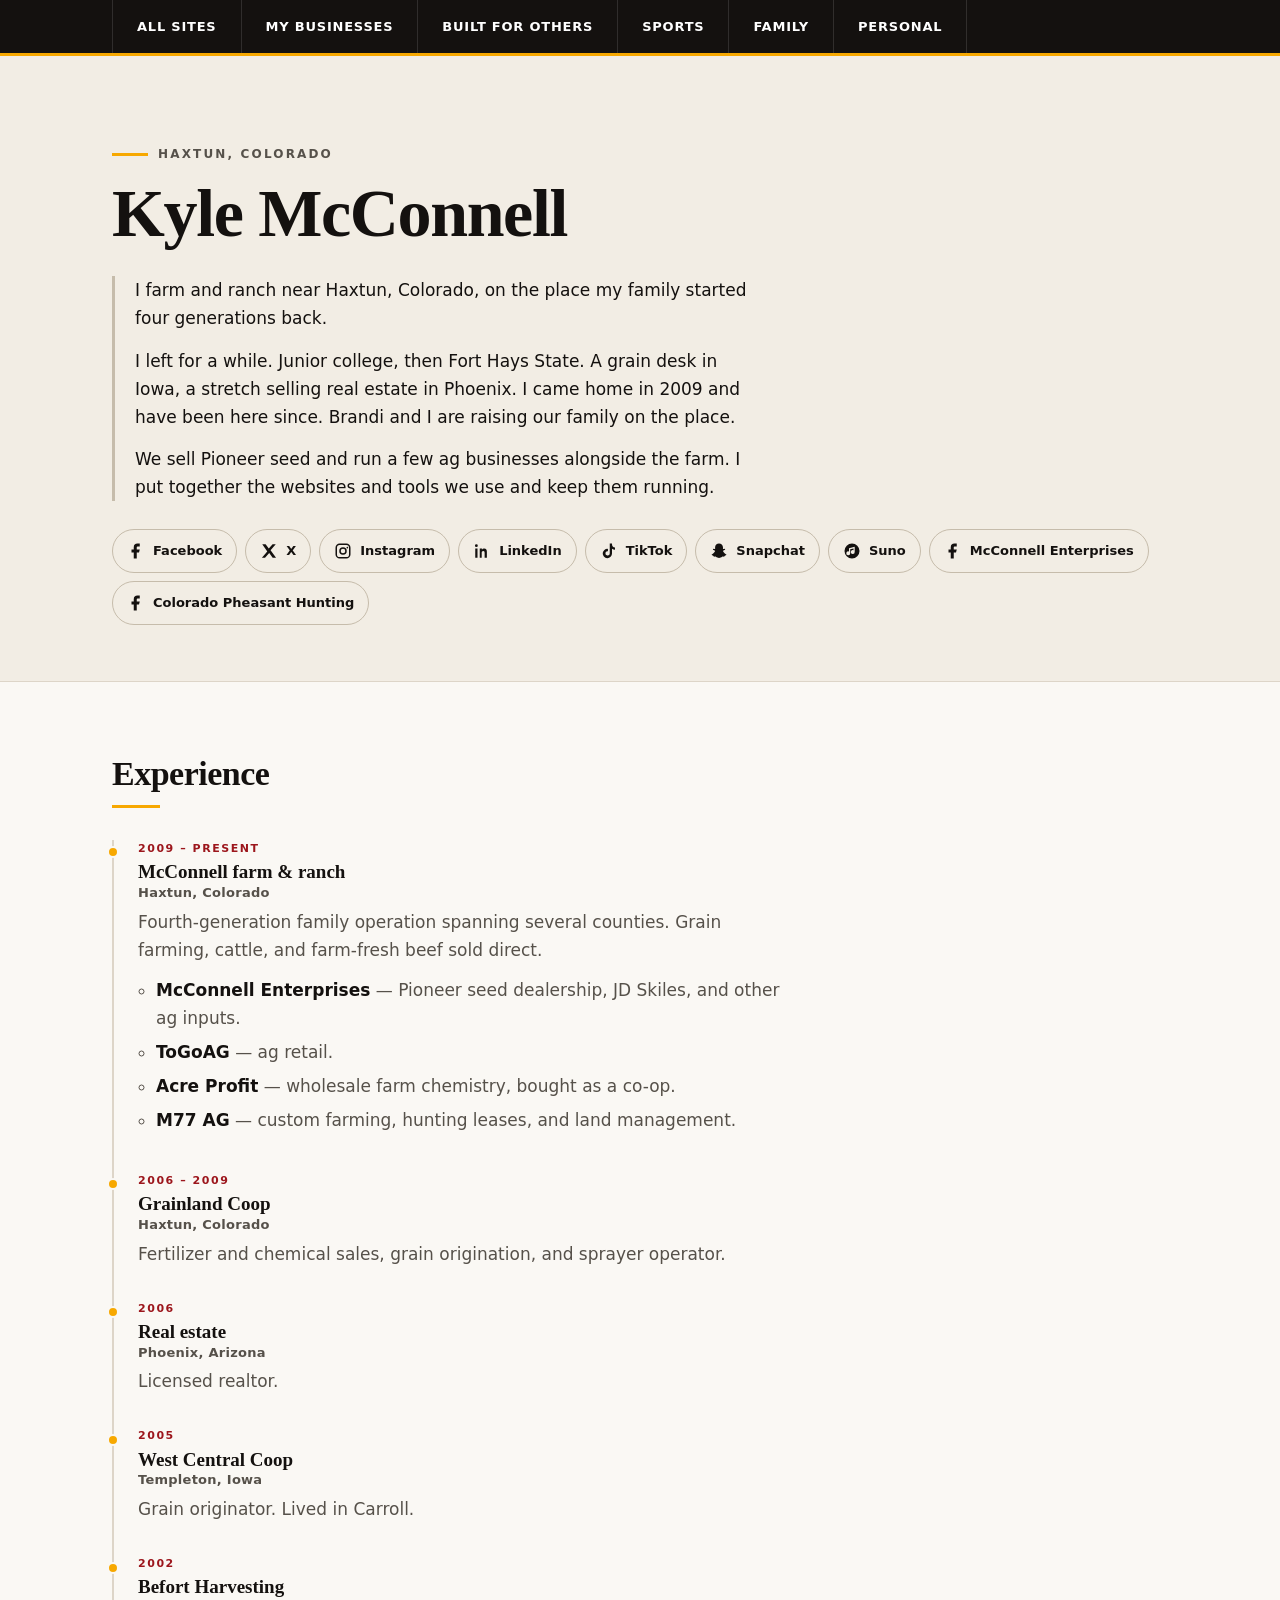
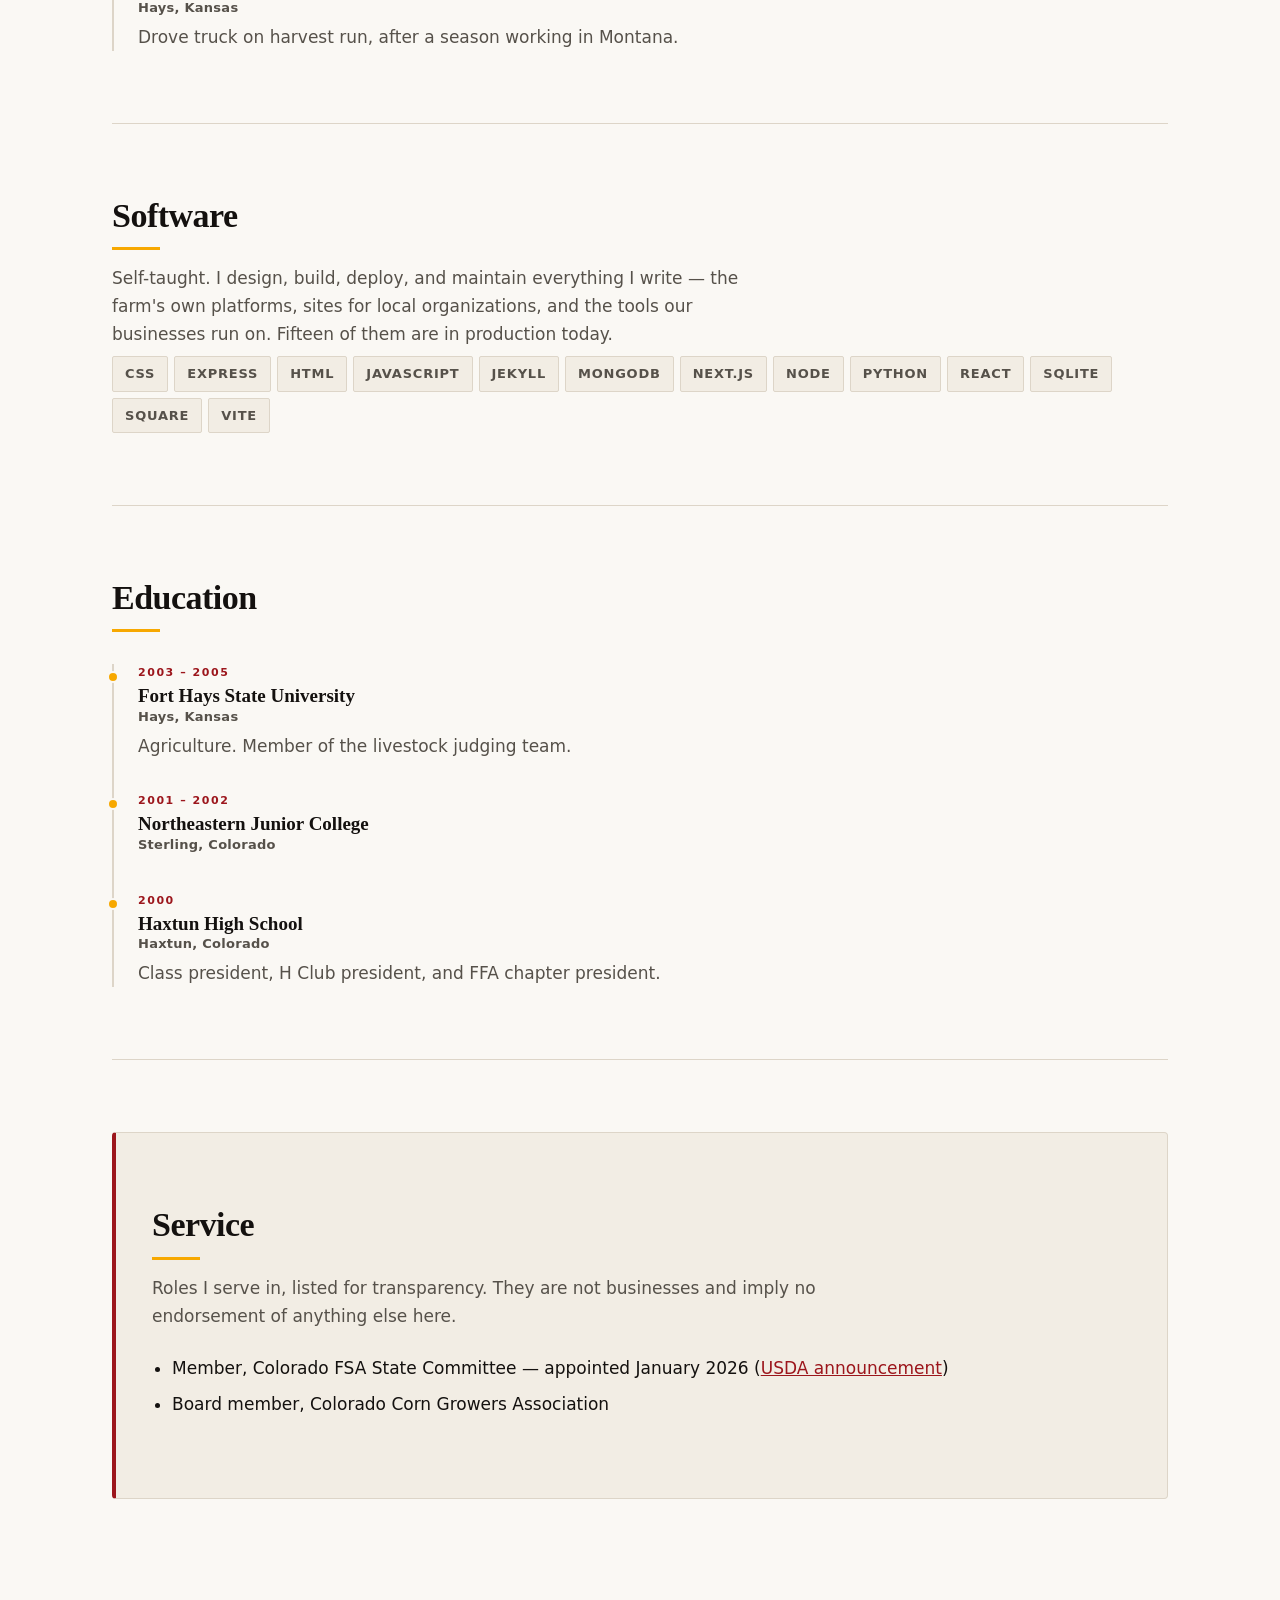
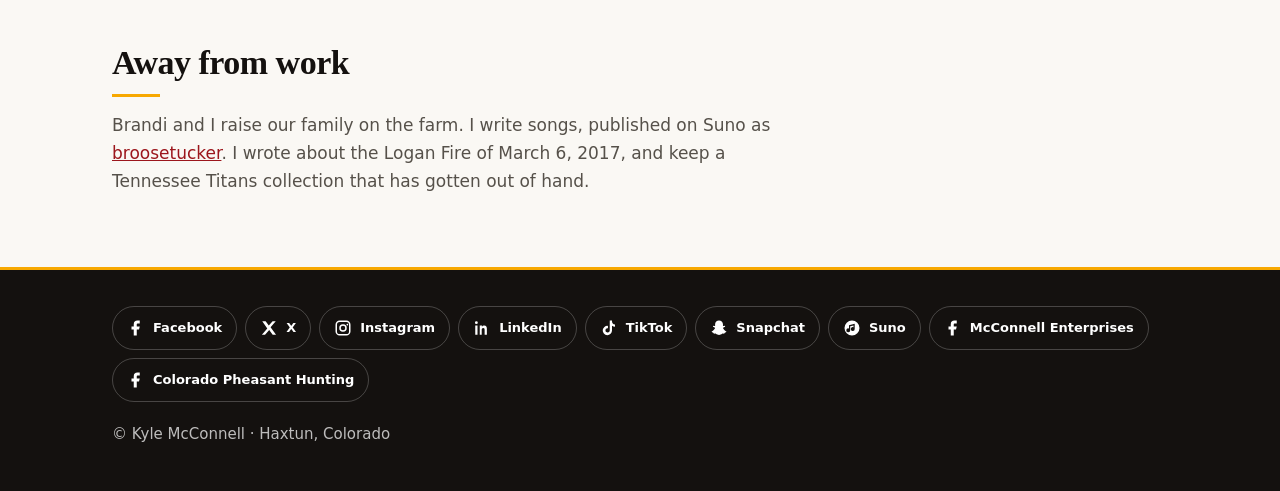
==== commit d1ae0806: "Correct the Phoenix year to 2006 That clears the overlap with Grainland: Templeton in 2005, Phoenix " ====
--- a/index.html
+++ b/index.html
@@ -87,7 +87,7 @@
         <p class="role-note">Fertilizer and chemical sales, grain origination, and sprayer operator.</p>
       </li>
       <li>
-        <p class="when">2008</p>
+        <p class="when">2006</p>
         <h3>Real estate <span class="where">Phoenix, Arizona</span></h3>
         <p class="role-note">Licensed realtor.</p>
       </li>
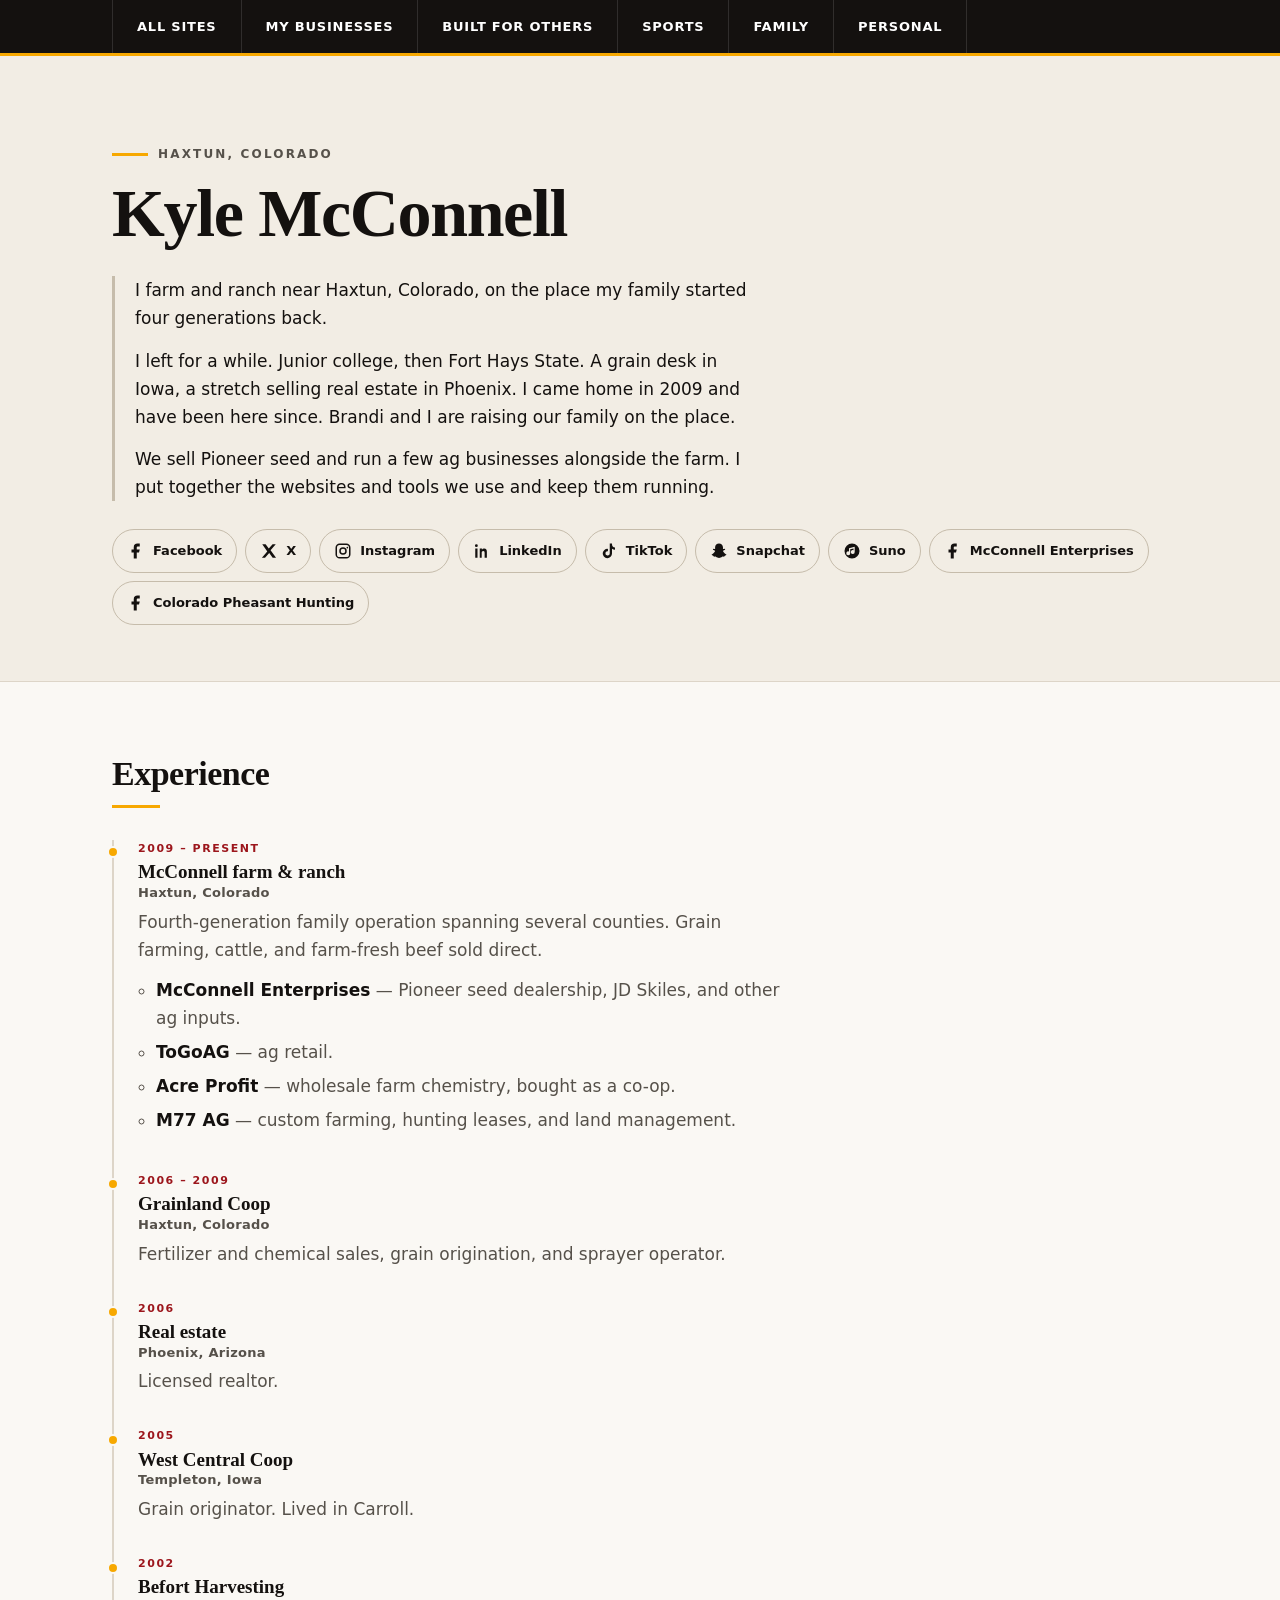
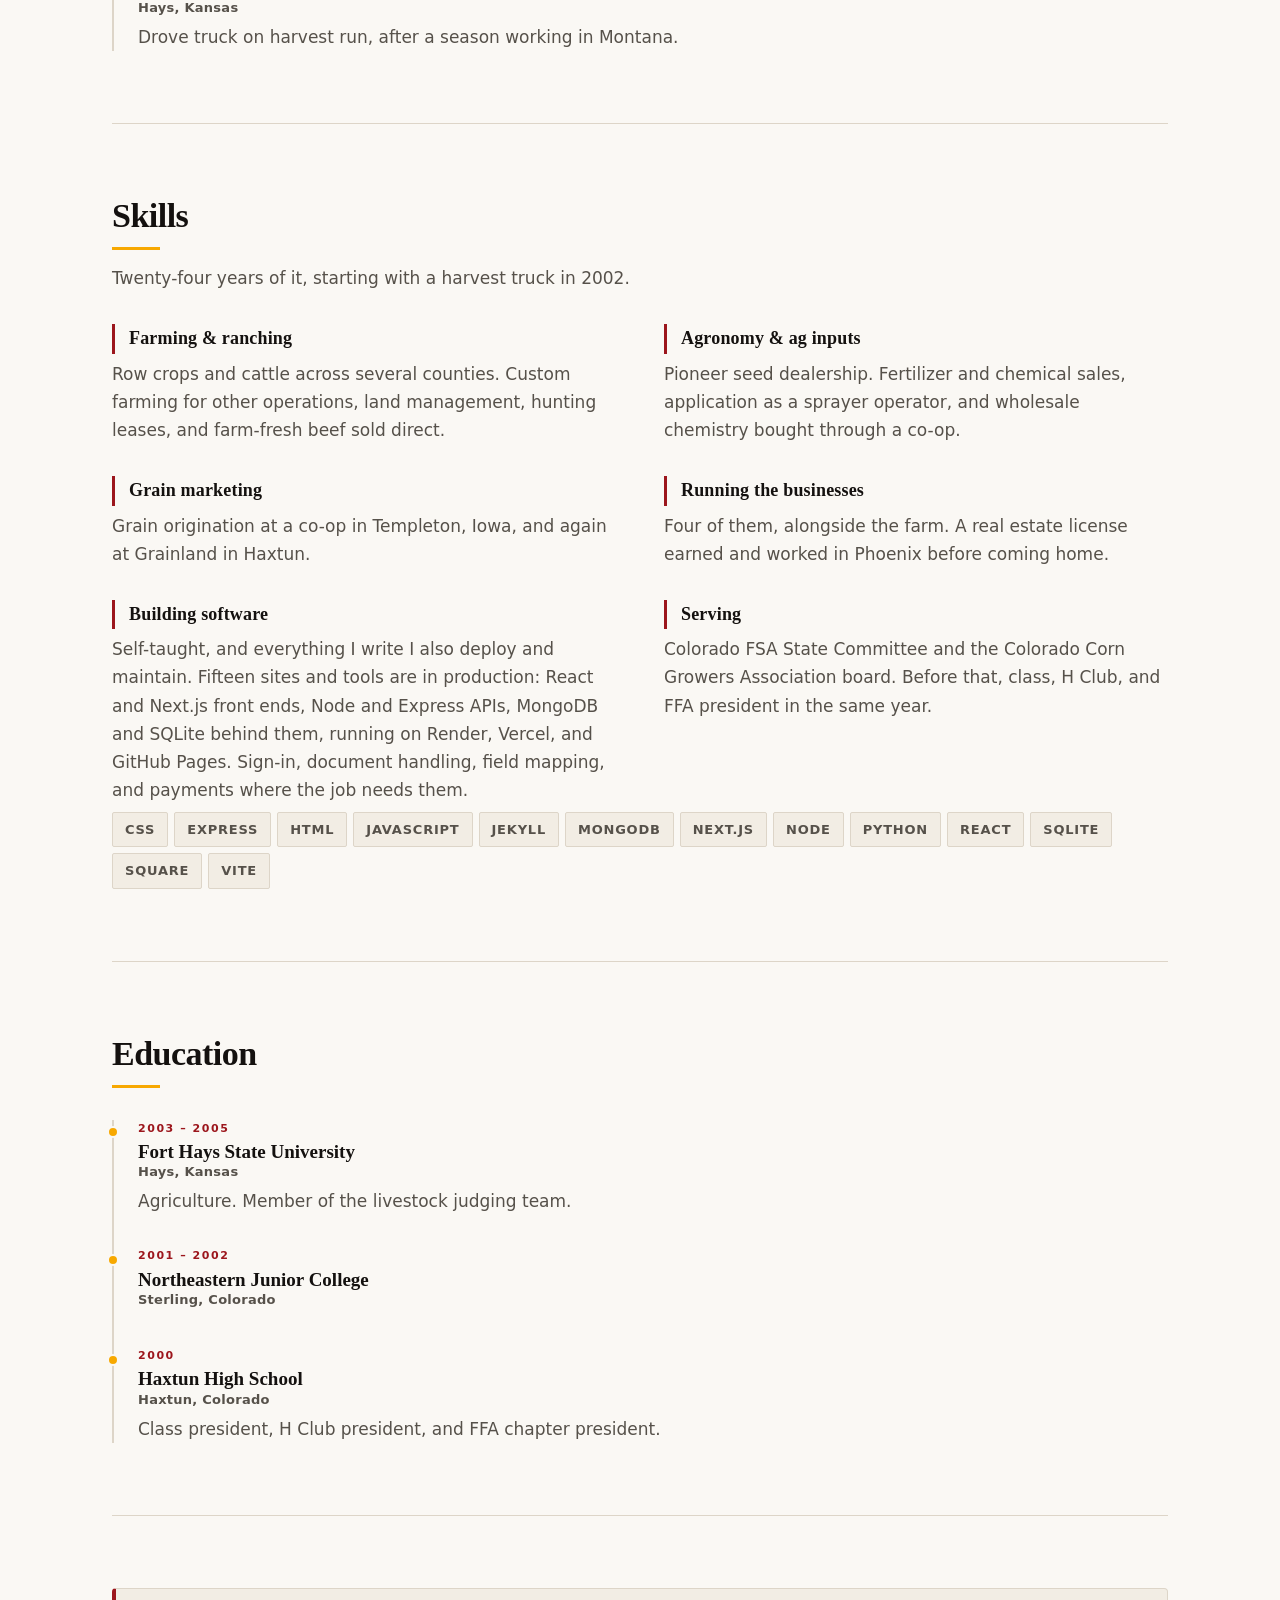
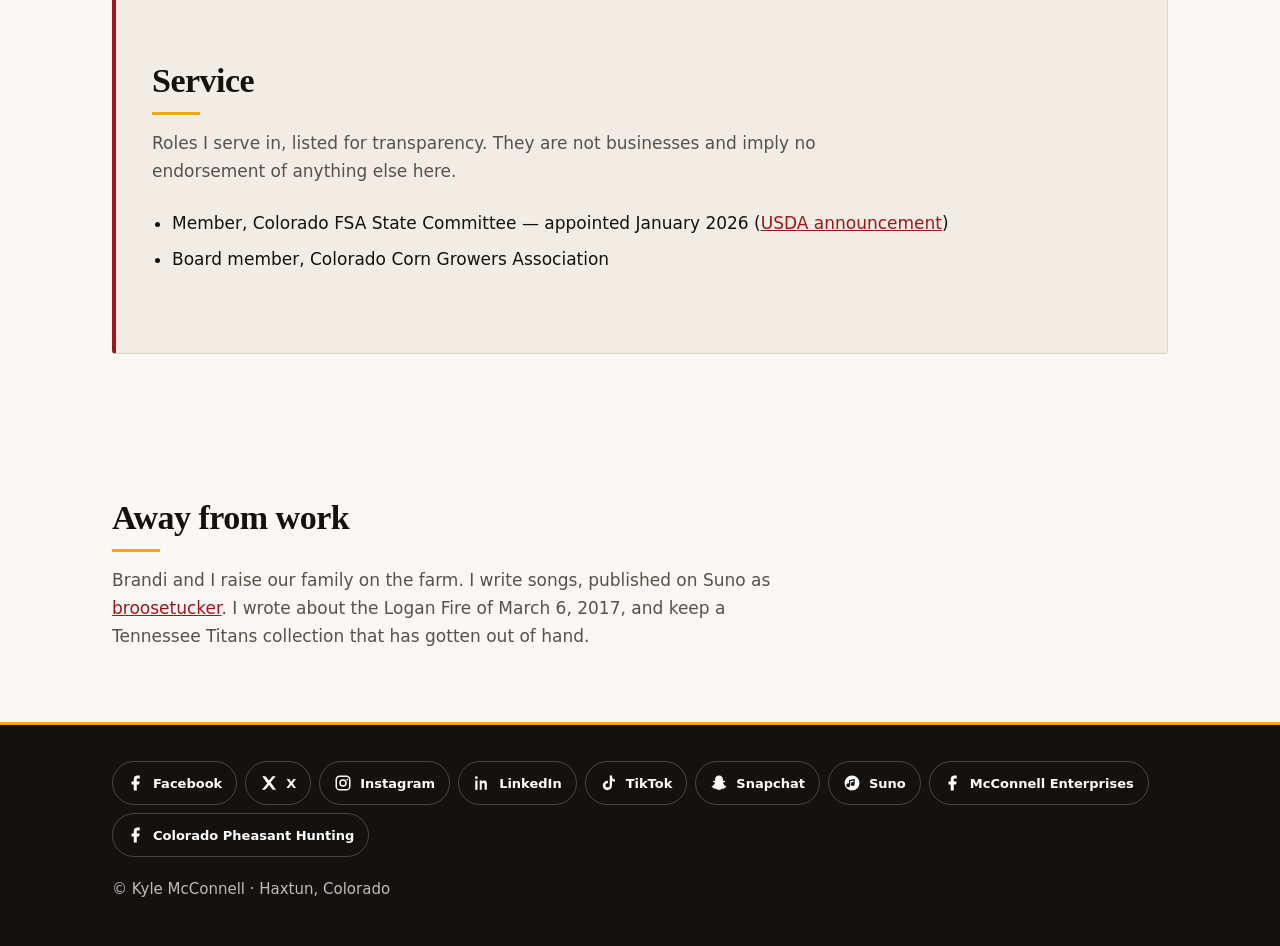
==== commit 34b0ffff: "Replace the software note with a real skills summary Six areas instead of one paragraph about code: " ====
--- a/index.html
+++ b/index.html
@@ -104,9 +104,35 @@
     </ol>
   </section>
 
-  <section id="software" aria-labelledby="software-title">
-    <h2 id="software-title">Software</h2>
-    <p class="section-note">Self-taught. I design, build, deploy, and maintain everything I write — the farm's own platforms, sites for local organizations, and the tools our businesses run on. Fifteen of them are in production today.</p>
+  <section id="skills" aria-labelledby="skills-title">
+    <h2 id="skills-title">Skills</h2>
+    <p class="section-note">Twenty-four years of it, starting with a harvest truck in 2002.</p>
+    <ul class="work-list">
+      <li>
+        <h3>Farming &amp; ranching</h3>
+        <p>Row crops and cattle across several counties. Custom farming for other operations, land management, hunting leases, and farm-fresh beef sold direct.</p>
+      </li>
+      <li>
+        <h3>Agronomy &amp; ag inputs</h3>
+        <p>Pioneer seed dealership. Fertilizer and chemical sales, application as a sprayer operator, and wholesale chemistry bought through a co-op.</p>
+      </li>
+      <li>
+        <h3>Grain marketing</h3>
+        <p>Grain origination at a co-op in Templeton, Iowa, and again at Grainland in Haxtun.</p>
+      </li>
+      <li>
+        <h3>Running the businesses</h3>
+        <p>Four of them, alongside the farm. A real estate license earned and worked in Phoenix before coming home.</p>
+      </li>
+      <li>
+        <h3>Building software</h3>
+        <p>Self-taught, and everything I write I also deploy and maintain. Fifteen sites and tools are in production: React and Next.js front ends, Node and Express APIs, MongoDB and SQLite behind them, running on Render, Vercel, and GitHub Pages. Sign-in, document handling, field mapping, and payments where the job needs them.</p>
+      </li>
+      <li>
+        <h3>Serving</h3>
+        <p>Colorado FSA State Committee and the Colorado Corn Growers Association board. Before that, class, H Club, and FFA president in the same year.</p>
+      </li>
+    </ul>
     <!-- SKILLS:START (generated from sites.json by tools/build-cards.mjs — do not hand-edit) -->
     <ul class="tags tags-lg">
       <li class="tag">CSS</li>
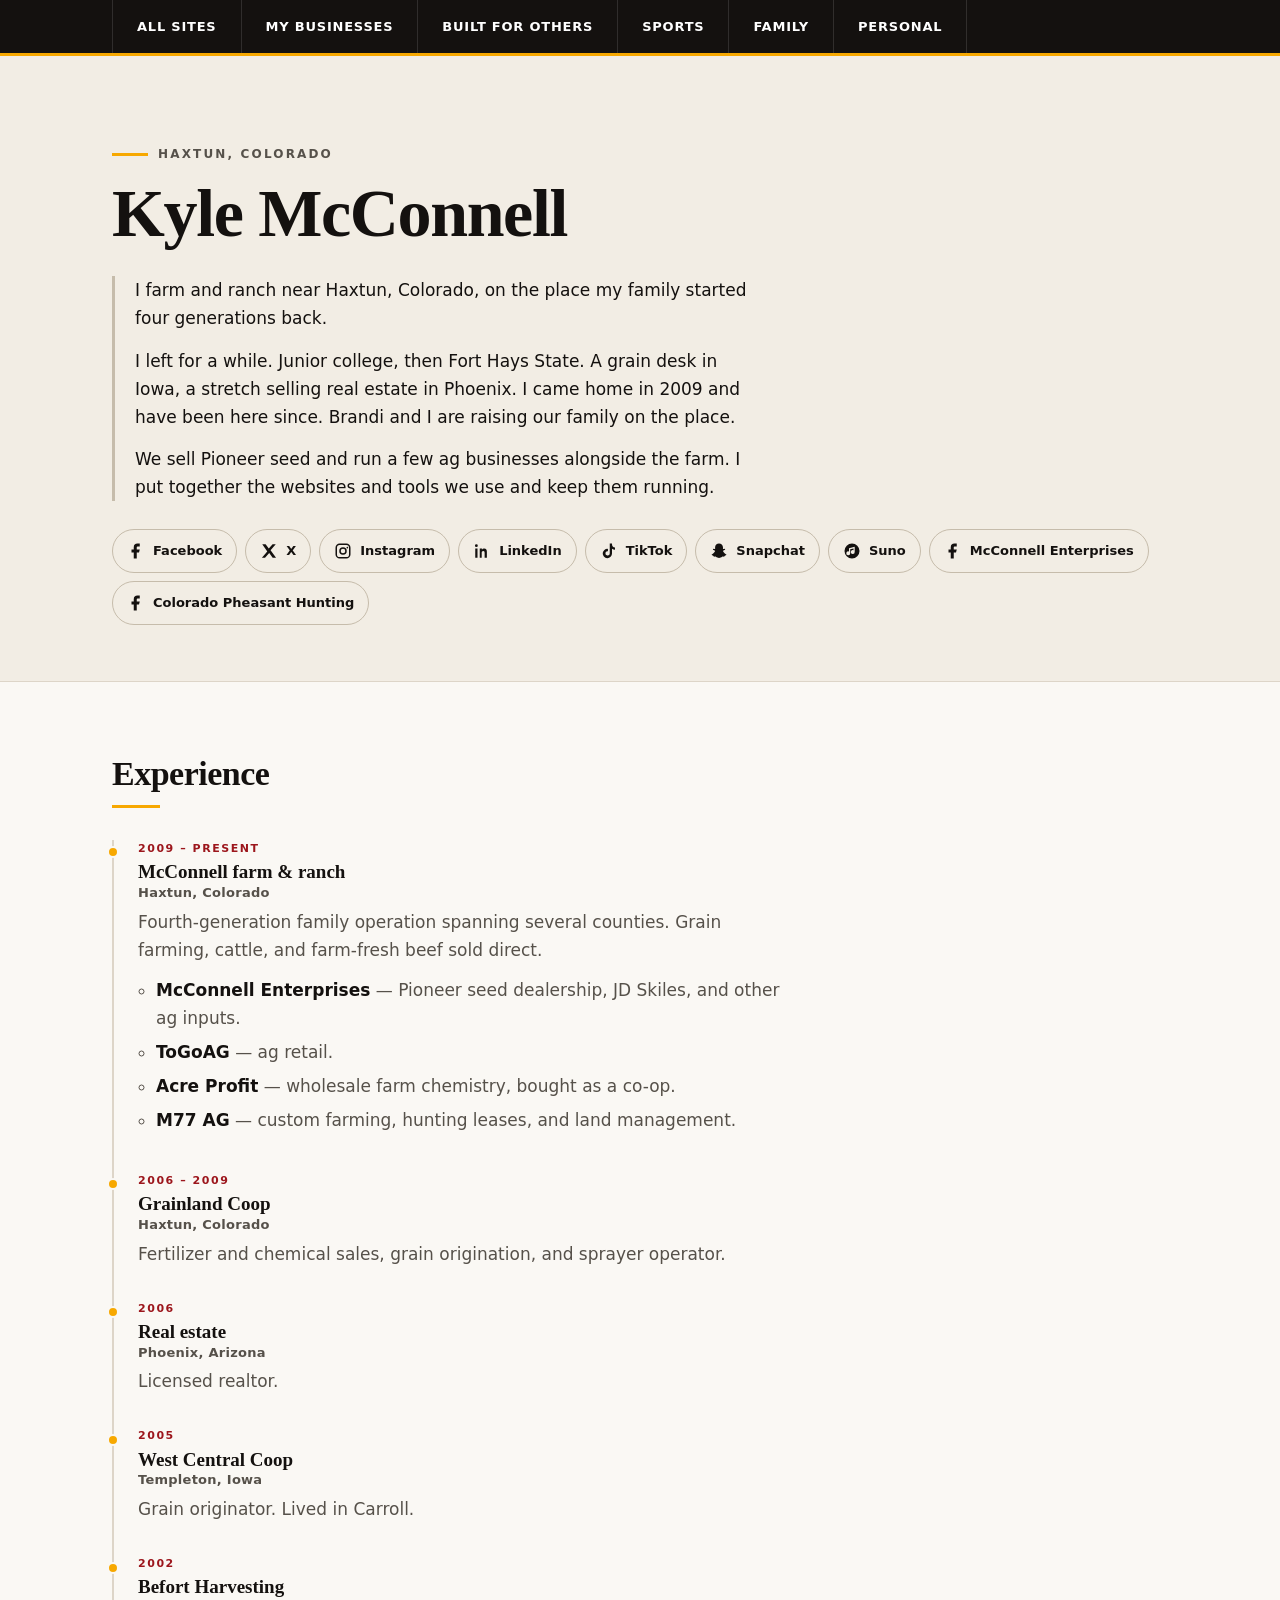
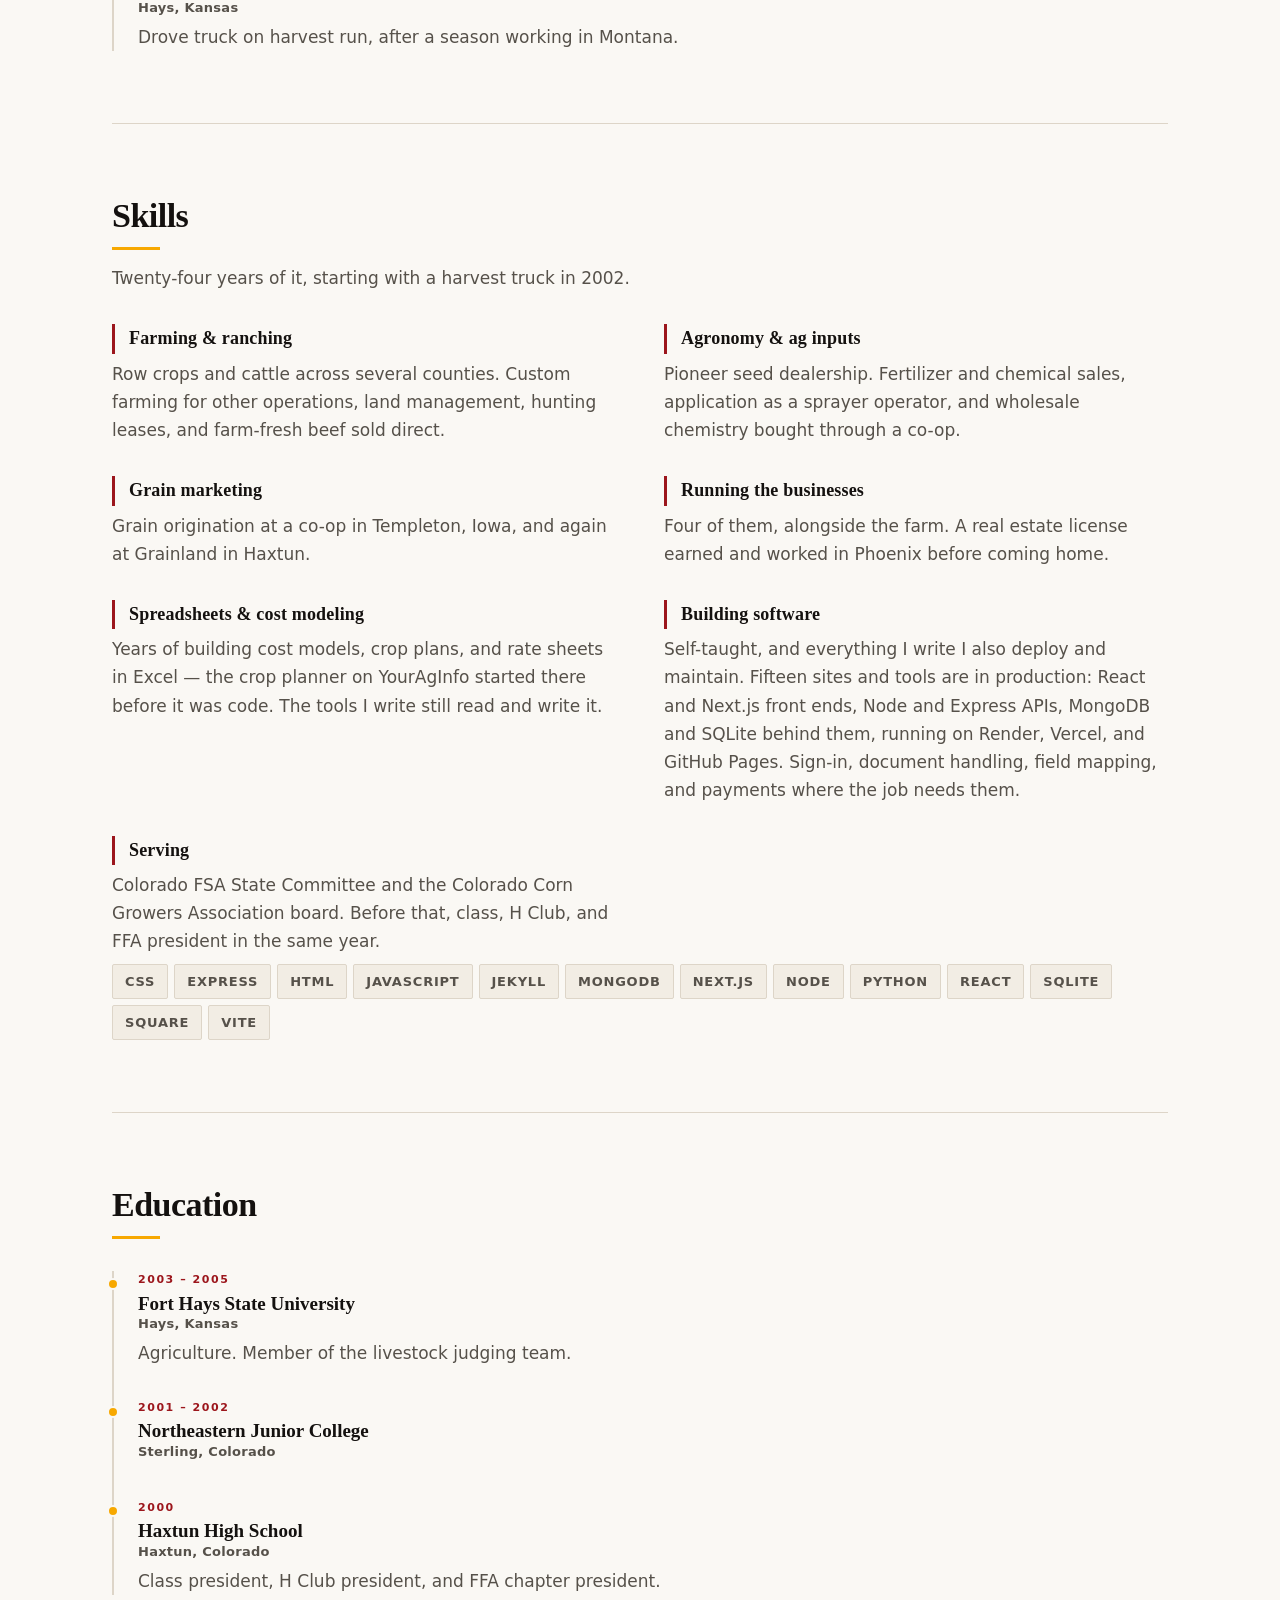
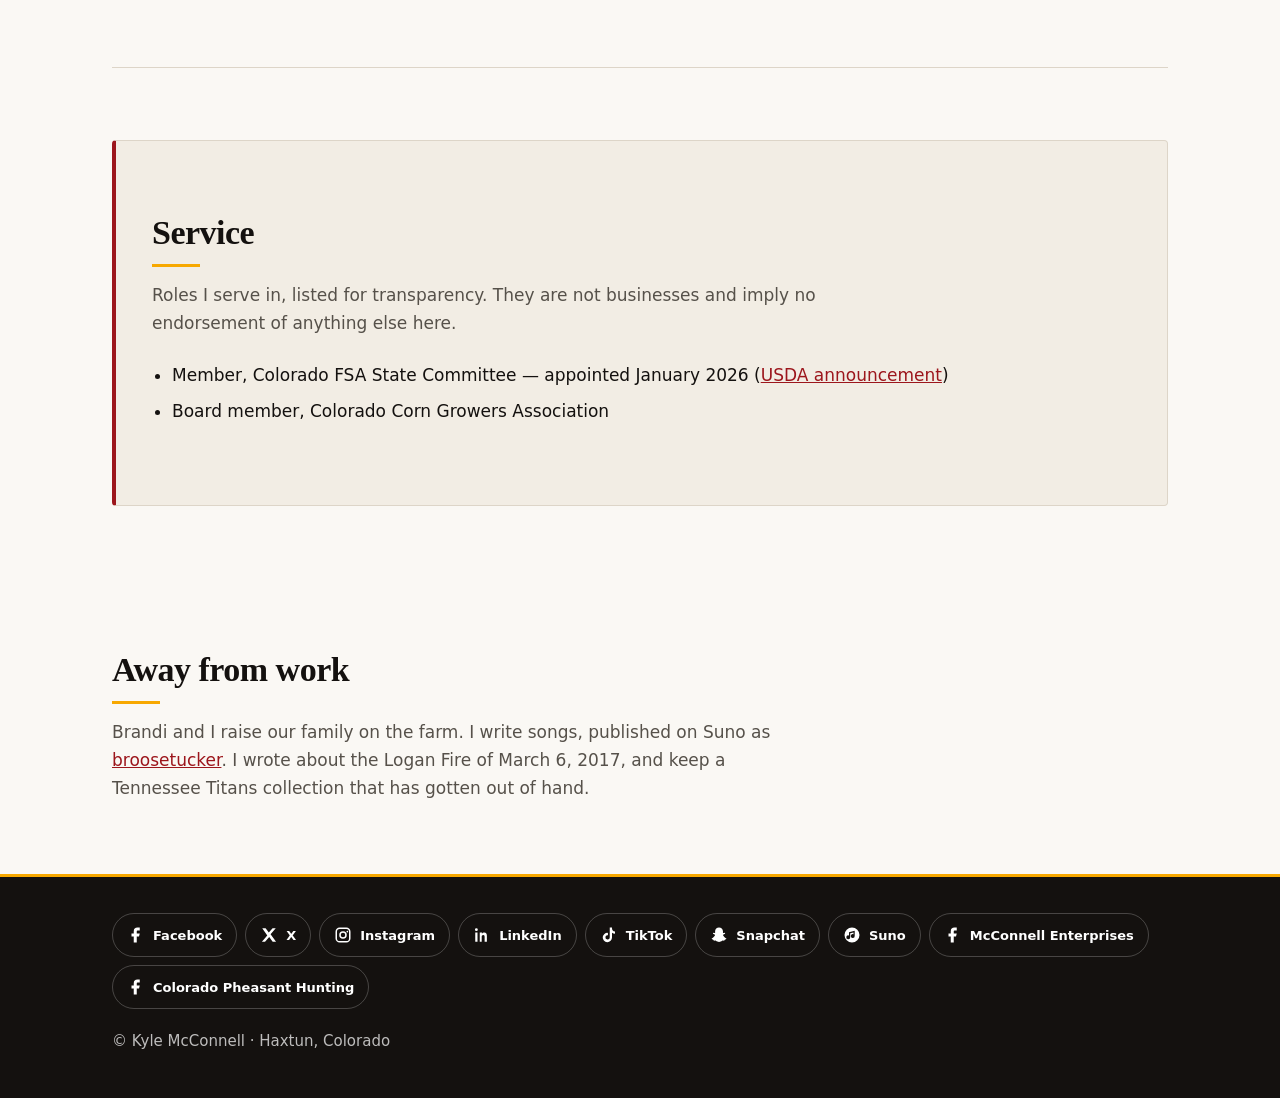
==== commit a555997c: "Add spreadsheets and cost modeling to the skills Excel work predates the code and still runs through" ====
--- a/index.html
+++ b/index.html
@@ -123,6 +123,10 @@
       <li>
         <h3>Running the businesses</h3>
         <p>Four of them, alongside the farm. A real estate license earned and worked in Phoenix before coming home.</p>
+      </li>
+      <li>
+        <h3>Spreadsheets &amp; cost modeling</h3>
+        <p>Years of building cost models, crop plans, and rate sheets in Excel — the crop planner on YourAgInfo started there before it was code. The tools I write still read and write it.</p>
       </li>
       <li>
         <h3>Building software</h3>
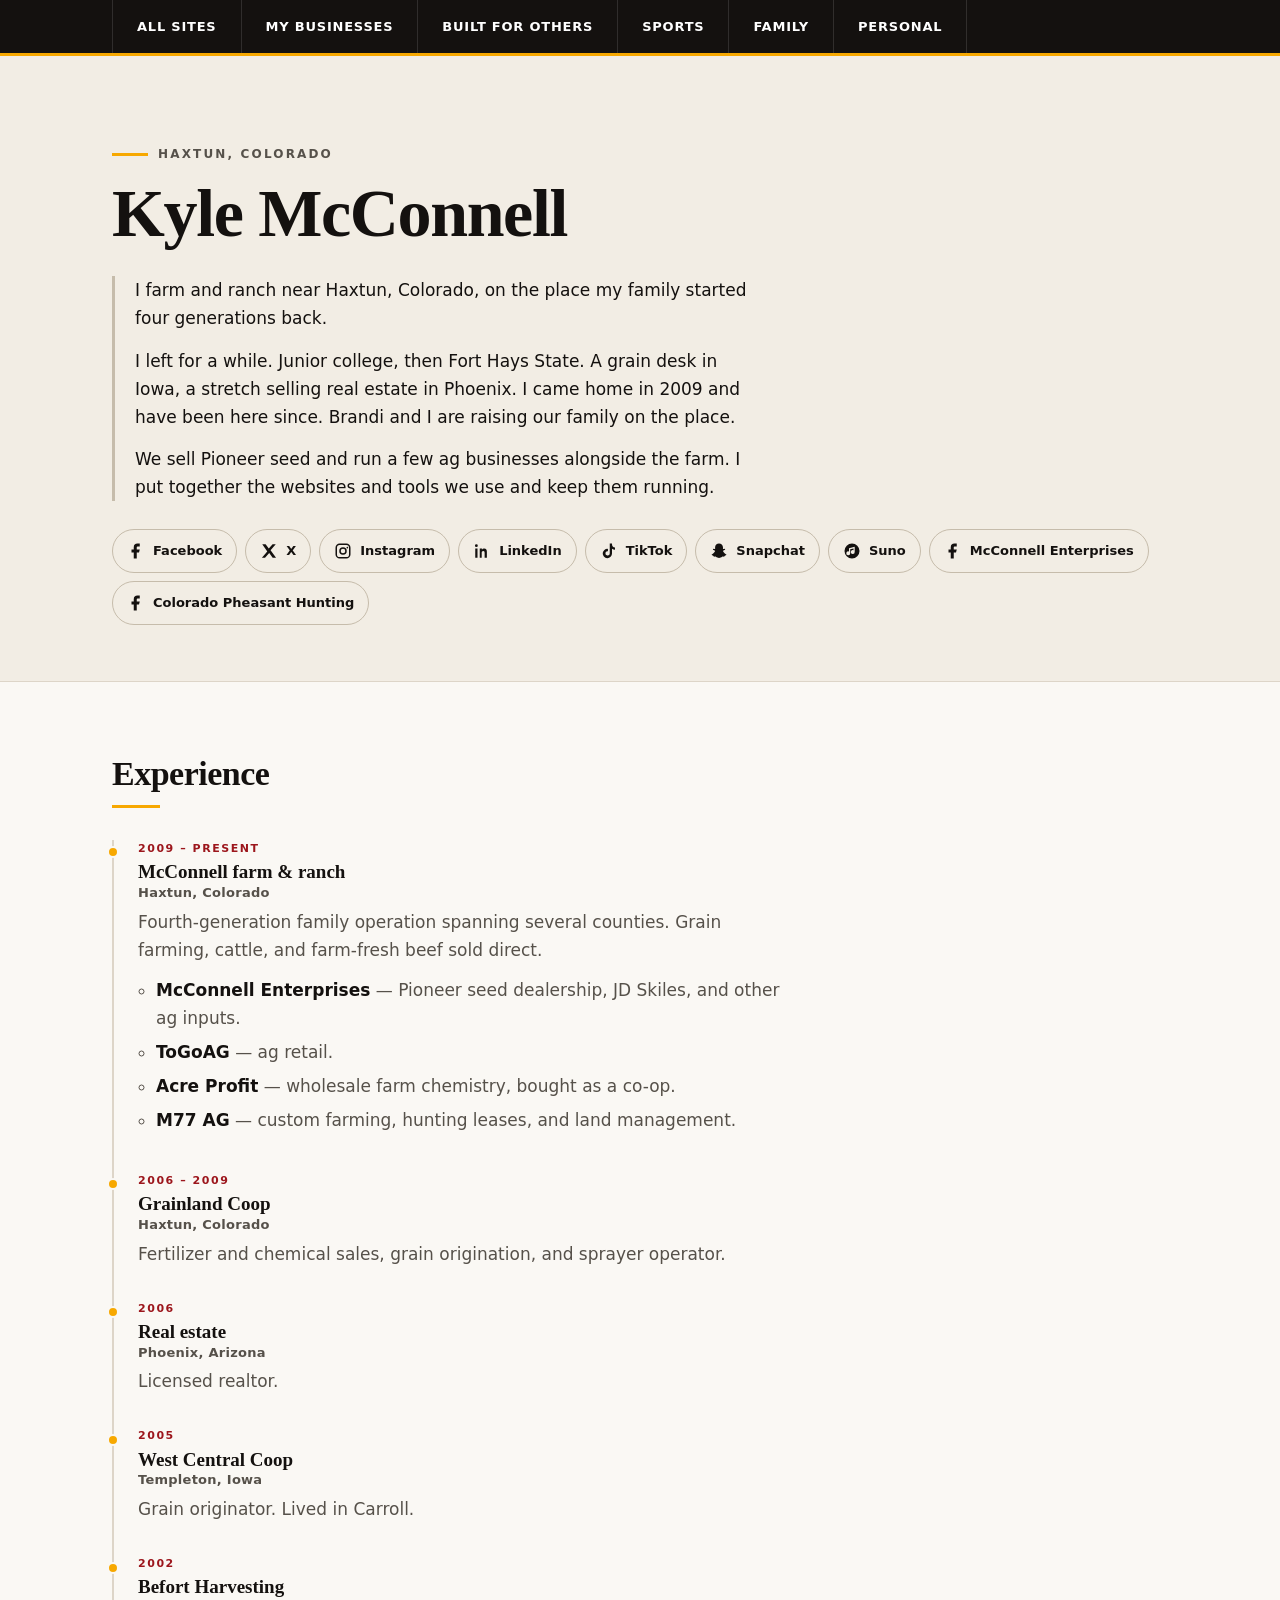
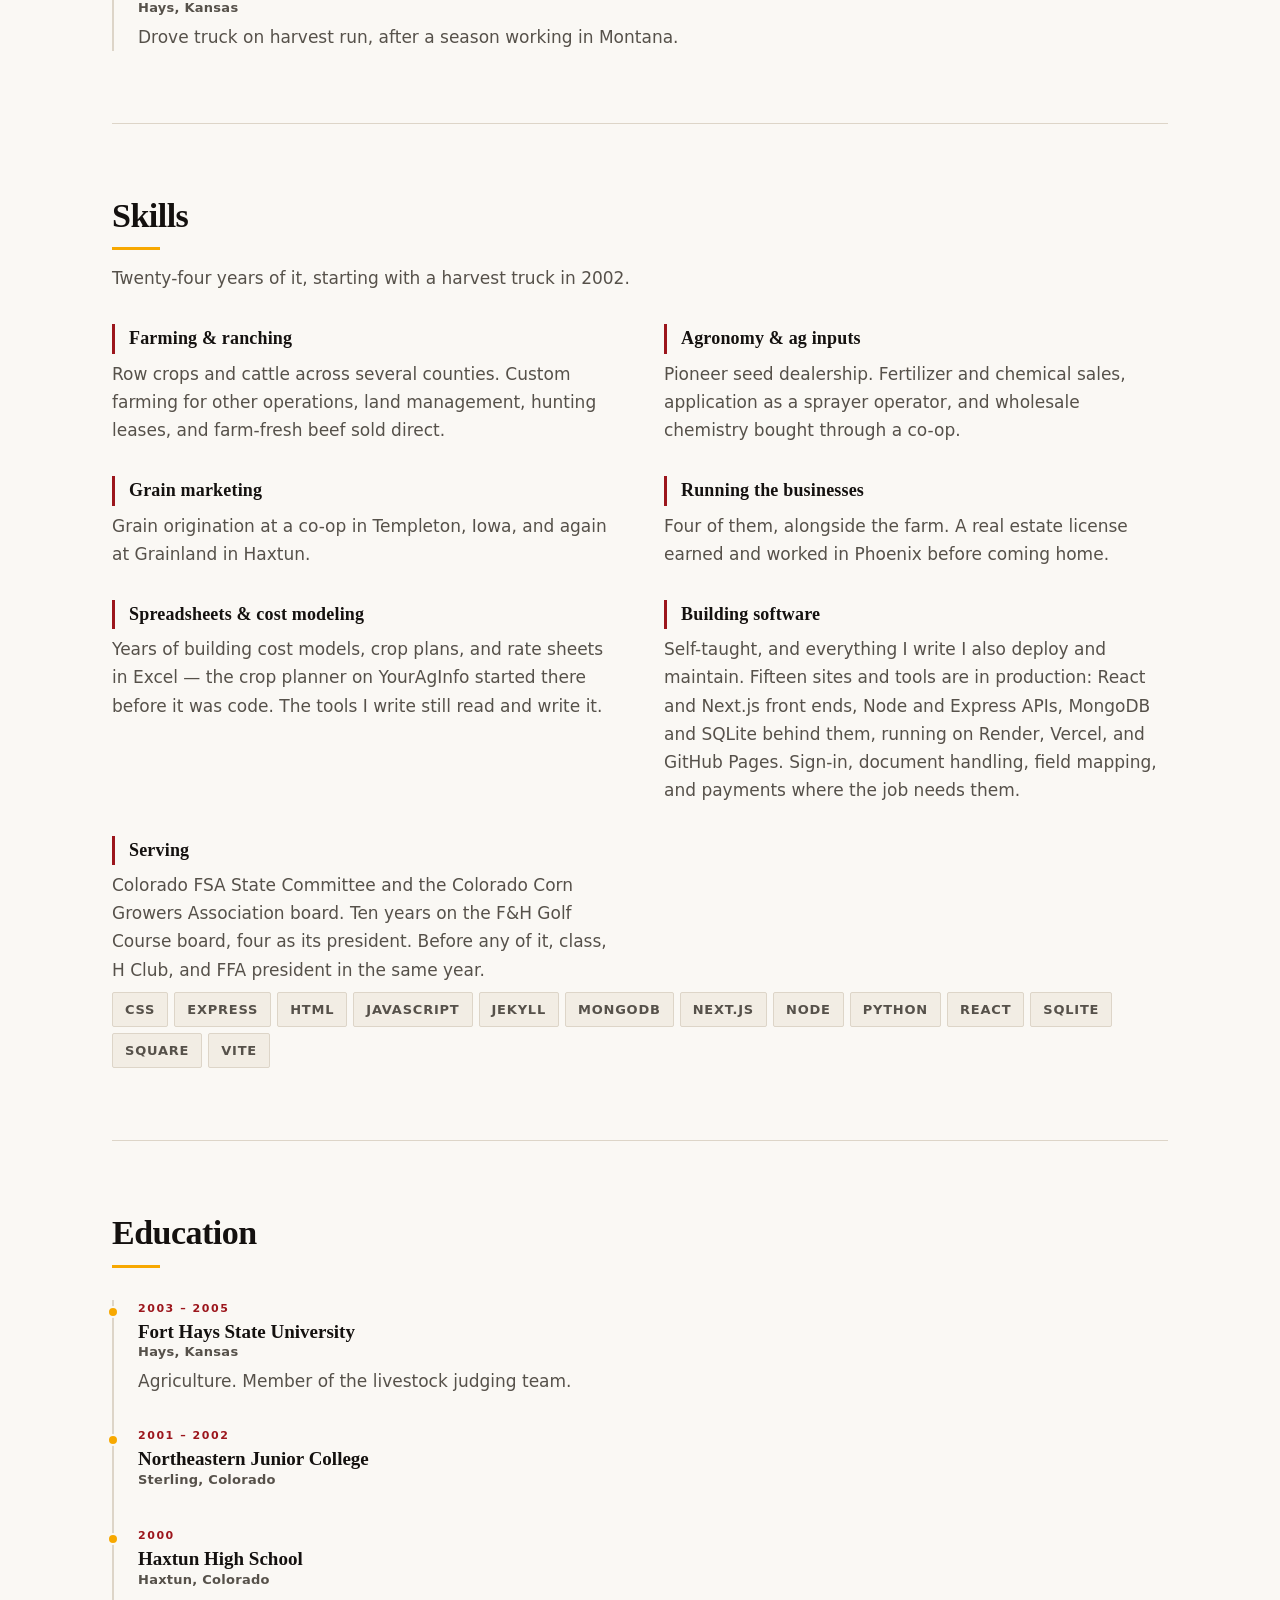
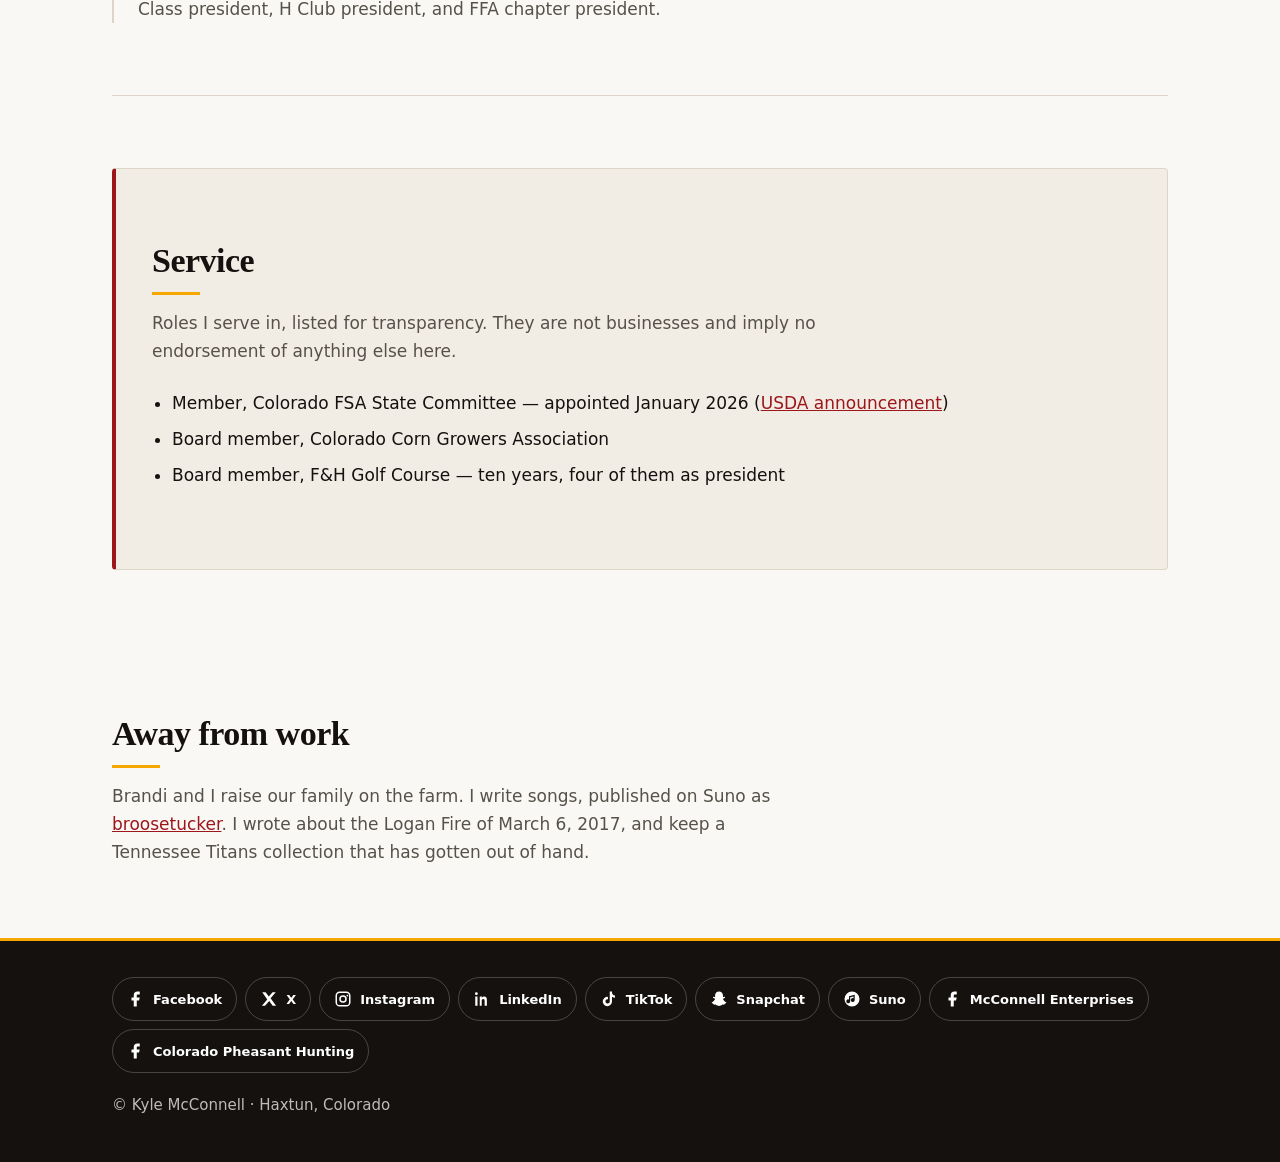
==== commit 17ccc739: "Add the F&H Golf Course board service Ten years on the board, four as president. Listed under Servic" ====
--- a/index.html
+++ b/index.html
@@ -134,7 +134,7 @@
       </li>
       <li>
         <h3>Serving</h3>
-        <p>Colorado FSA State Committee and the Colorado Corn Growers Association board. Before that, class, H Club, and FFA president in the same year.</p>
+        <p>Colorado FSA State Committee and the Colorado Corn Growers Association board. Ten years on the F&amp;H Golf Course board, four as its president. Before any of it, class, H Club, and FFA president in the same year.</p>
       </li>
     </ul>
     <!-- SKILLS:START (generated from sites.json by tools/build-cards.mjs — do not hand-edit) -->
@@ -182,6 +182,7 @@
     <ul class="role-list">
       <li>Member, Colorado FSA State Committee — appointed January 2026 (<a href="https://www.fsa.usda.gov/news-events/news/01-13-2026/usda-names-trump-administration-appointees-colorado-farm-service-agency" target="_blank" rel="noopener" aria-label="USDA announcement (opens in a new tab)">USDA announcement</a>)</li>
       <li>Board member, Colorado Corn Growers Association</li>
+      <li>Board member, F&amp;H Golf Course — ten years, four of them as president</li>
     </ul>
   </section>
 
